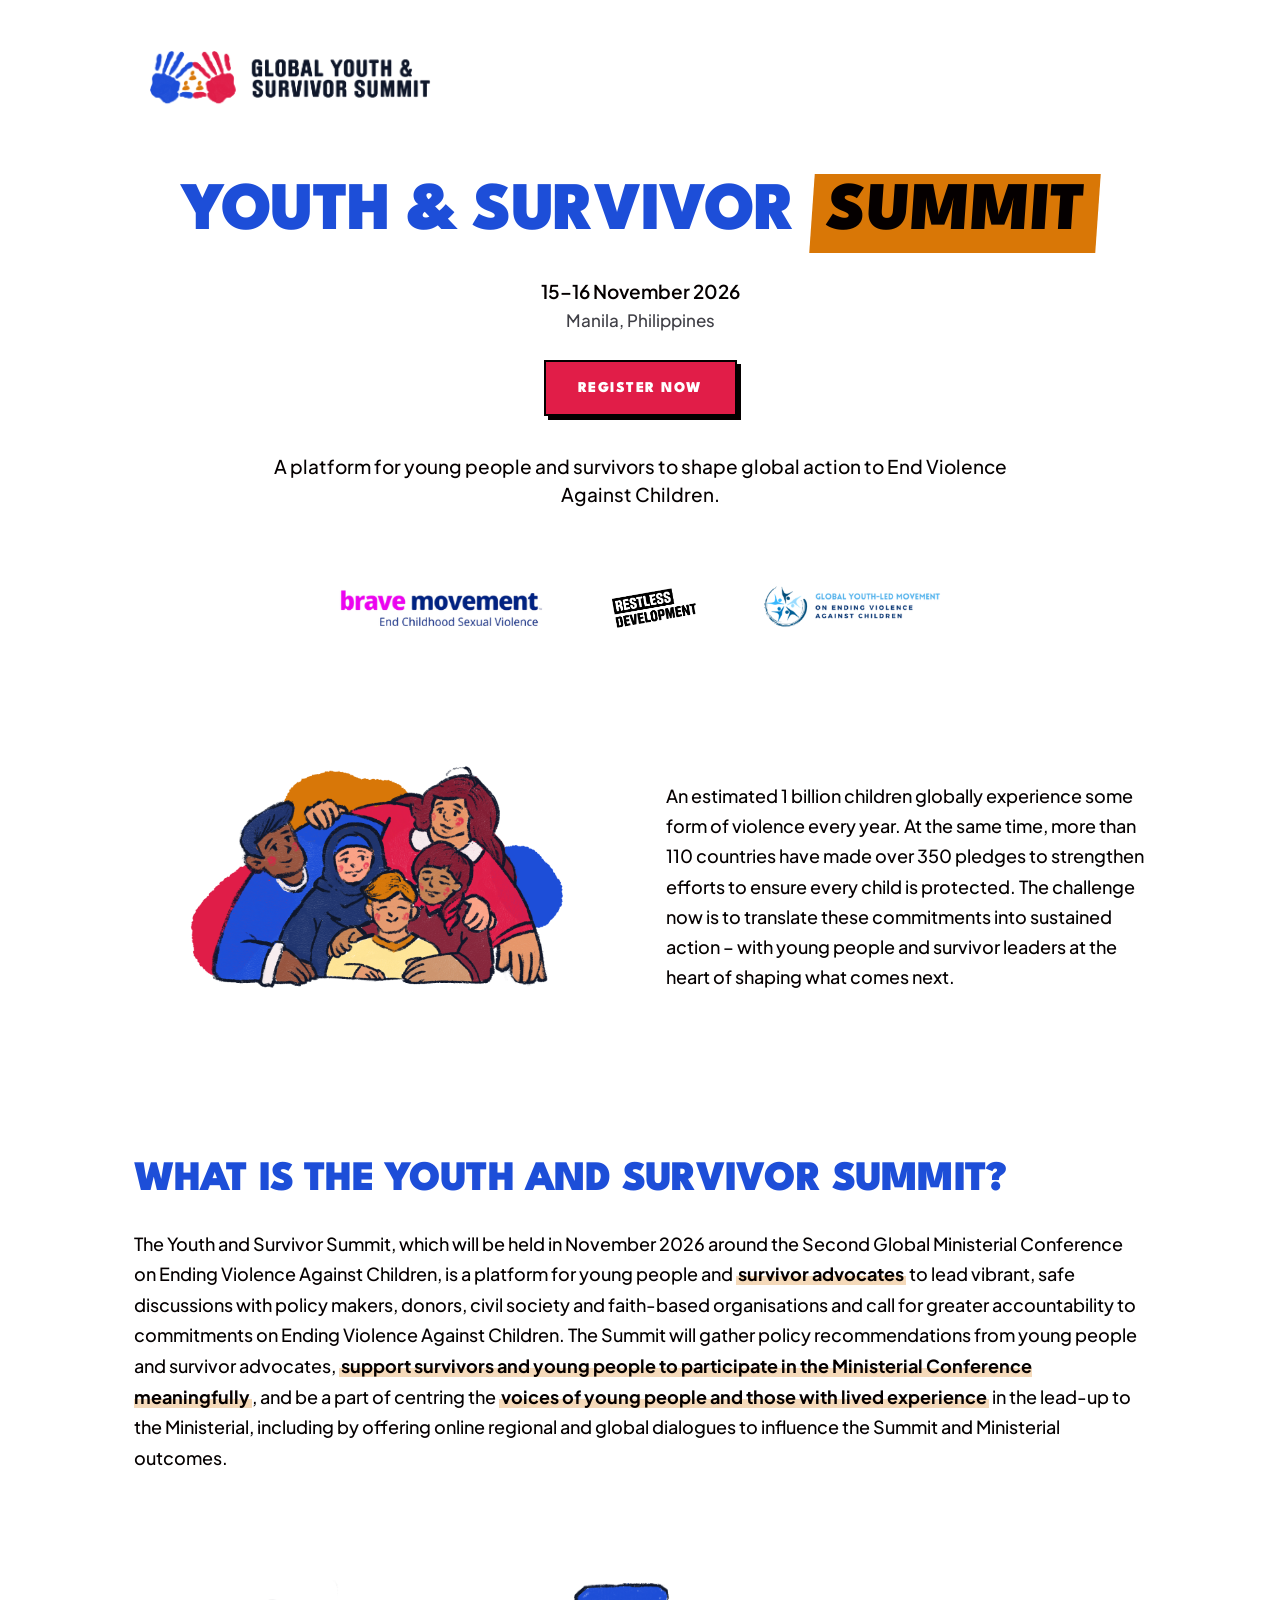
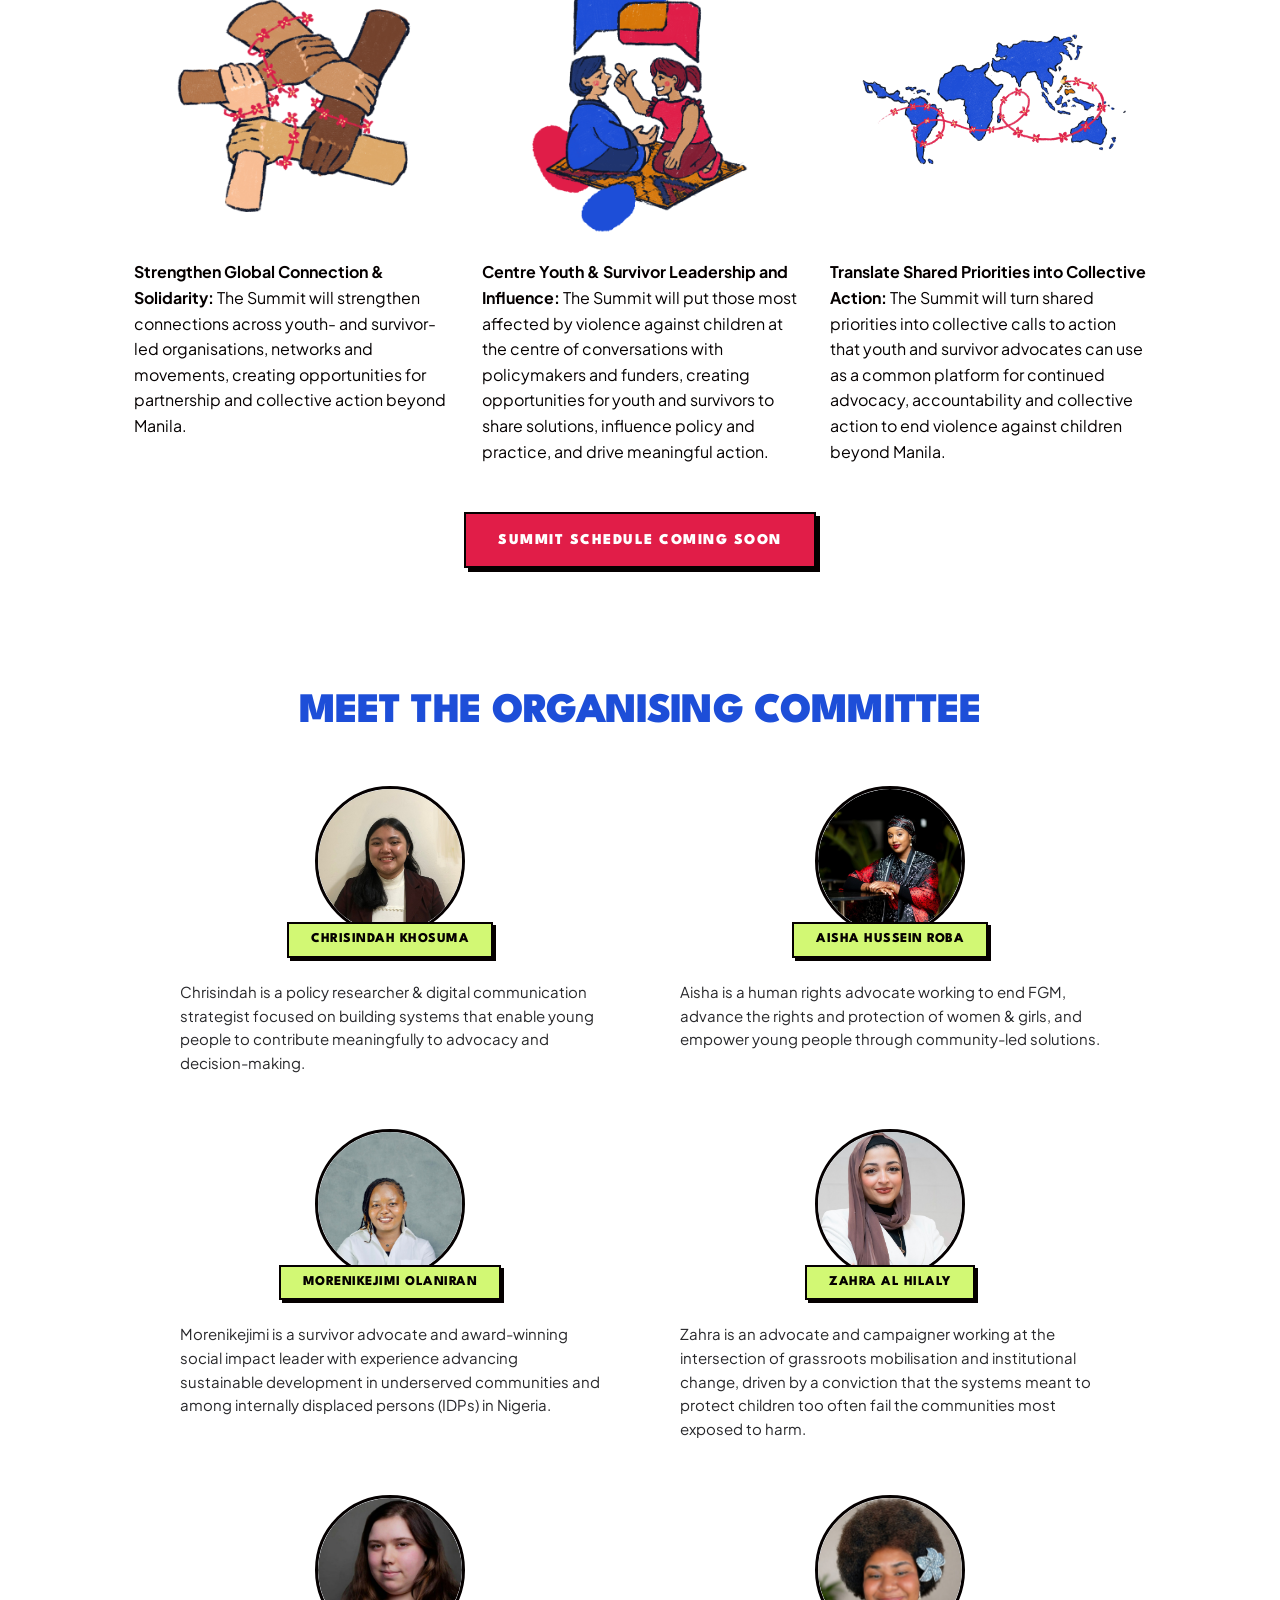
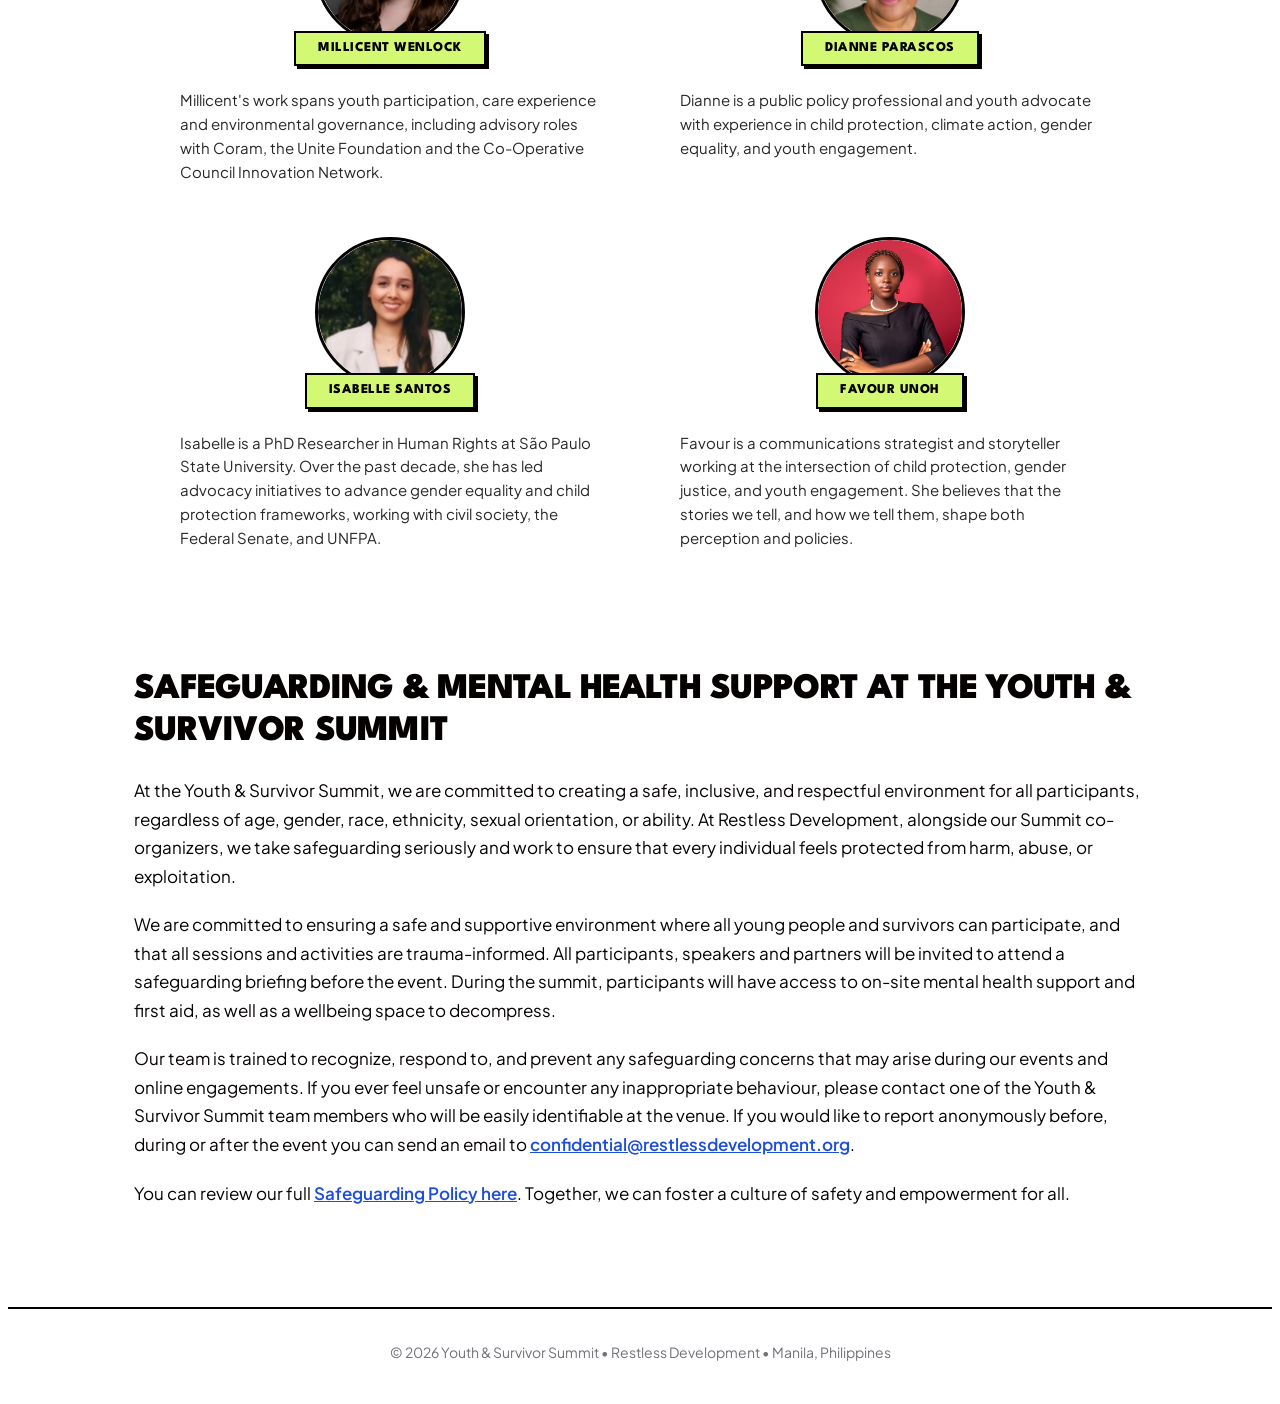
==== design-1.html @ 0d62767a "Restore original design colors, integrate new summit logo, illustrations, and committee assets" ====
<!DOCTYPE html>
<html lang="en">
<head>
  <meta charset="UTF-8">
  <meta name="viewport" content="width=device-width, initial-scale=1.0">
  <title>Youth & Survivor Summit 2026 | Design 1 — Classic & Clean</title>
  <meta name="description" content="A platform for young people and survivors to shape global action to End Violence Against Children. 15-16 November 2026, Manila, Philippines.">
  <link rel="preconnect" href="https://fonts.googleapis.com">
  <link rel="preconnect" href="https://fonts.gstatic.com" crossorigin>
  <link href="https://fonts.googleapis.com/css2?family=League+Spartan:wght@700;800;900&family=Plus+Jakarta+Sans:ital,wght@0,400;0,500;0,600;0,700;1,400&display=swap" rel="stylesheet">
  <link rel="stylesheet" href="css/design-1.css">
</head>
<body>

  <!-- MAIN PAGE -->
  <div class="yss-page" id="yss-youth-survivor-summit">

    <!-- TOP HEADER -->
    <header class="yss-header">
      <div class="yss-container">
        <a href="#" class="yss-logo" title="Global Youth &amp; Survivor Summit">
          <img src="assets/logos/summit-logo.png" alt="Global Youth &amp; Survivor Summit" class="yss-logo-img">
        </a>
      </div>
    </header>

    <!-- HERO SECTION -->
    <section class="yss-hero">
      <div class="yss-container">
        <h1 class="yss-hero-title">
          <span class="yss-text-blue">YOUTH &amp; SURVIVOR</span> <span class="rd-highlight">SUMMIT</span>
        </h1>

        <div class="yss-hero-meta">
          <p class="yss-hero-date">15–16 November 2026</p>
          <p class="yss-hero-location">Manila, Philippines</p>
        </div>

        <div class="yss-hero-cta">
          <a href="#register" class="yss-btn yss-btn-crimson">REGISTER NOW</a>
        </div>

        <p class="yss-hero-tagline">
          A platform for young people and survivors to shape global action to End Violence Against Children.
        </p>
      </div>
    </section>

    <!-- PARTNER LOGOS BAR -->
    <section class="yss-partners" aria-label="Organizers and Partners">
      <div class="yss-container">
        <div class="yss-partners-wrap">
          <div class="yss-partner-item" title="Brave Movement">
            <img src="assets/logos/brave-movement.png" alt="Brave Movement" class="yss-partner-logo-img">
          </div>
          <div class="yss-partner-item" title="Restless Development">
            <img src="assets/logos/restless-development.png" alt="Restless Development" class="yss-partner-logo-img">
          </div>
          <div class="yss-partner-item" title="Global Youth-Led Movement on Ending Violence Against Children">
            <img src="assets/logos/global-youth-movement.png" alt="Global Youth-Led Movement on Ending Violence Against Children" class="yss-partner-logo-img">
          </div>
        </div>
      </div>
    </section>

    <!-- IMPACT STATS SECTION -->
    <section class="yss-impact">
      <div class="yss-container">
        <div class="yss-impact-grid">
          <div class="yss-impact-illustration-wrap">
            <img src="assets/illustrations/community-safe-spaces.png" alt="Community and Safe Spaces" class="yss-impact-illustration">
          </div>
          <div class="yss-impact-text">
            <p>An estimated 1 billion children globally experience some form of violence every year. At the same time, more than 110 countries have made over 350 pledges to strengthen efforts to ensure every child is protected. The challenge now is to translate these commitments into sustained action – with young people and survivor leaders at the heart of shaping what comes next.</p>
          </div>
        </div>
      </div>
    </section>

    <!-- WHAT IS THE YOUTH AND SURVIVOR SUMMIT? -->
    <section class="yss-about">
      <div class="yss-container">
        <h2 class="yss-section-title yss-text-blue">WHAT IS THE YOUTH AND SURVIVOR SUMMIT?</h2>
        <p class="yss-about-text">
          The Youth and Survivor Summit, which will be held in November 2026 around the Second Global Ministerial Conference on Ending Violence Against Children, is a platform for young people and <span class="yss-highlight">survivor advocates</span> to lead vibrant, safe discussions with policy makers, donors, civil society and faith-based organisations and call for greater accountability to commitments on Ending Violence Against Children. The Summit will gather policy recommendations from young people and survivor advocates, <span class="yss-highlight">support survivors and young people to participate in the Ministerial Conference meaningfully</span>, and be a part of centring the <span class="yss-highlight">voices of young people and those with lived experience</span> in the lead-up to the Ministerial, including by offering online regional and global dialogues to influence the Summit and Ministerial outcomes.
        </p>
      </div>
    </section>

    <!-- THREE KEY PILLARS -->
    <section class="yss-pillars">
      <div class="yss-container">
        <div class="yss-pillars-grid">
          <div class="yss-pillar-card">
            <div class="yss-pillar-illustration-wrap">
              <img src="assets/illustrations/hands-link-solidarity.png" alt="Strengthen Global Connection &amp; Solidarity" class="yss-pillar-illustration-img">
            </div>
            <div class="yss-pillar-content">
              <strong class="yss-pillar-title">Strengthen Global Connection &amp; Solidarity:</strong>
              <span class="yss-pillar-body"> The Summit will strengthen connections across youth- and survivor-led organisations, networks and movements, creating opportunities for partnership and collective action beyond Manila.</span>
            </div>
          </div>
          <div class="yss-pillar-card">
            <div class="yss-pillar-illustration-wrap">
              <img src="assets/illustrations/intergenerational-dialogue.png" alt="Centre Youth &amp; Survivor Leadership and Influence" class="yss-pillar-illustration-img">
            </div>
            <div class="yss-pillar-content">
              <strong class="yss-pillar-title">Centre Youth &amp; Survivor Leadership and Influence:</strong>
              <span class="yss-pillar-body"> The Summit will put those most affected by violence against children at the centre of conversations with policymakers and funders, creating opportunities for youth and survivors to share solutions, influence policy and practice, and drive meaningful action.</span>
            </div>
          </div>
          <div class="yss-pillar-card">
            <div class="yss-pillar-illustration-wrap">
              <img src="assets/illustrations/map-global-thread.png" alt="Translate Shared Priorities into Collective Action" class="yss-pillar-illustration-img">
            </div>
            <div class="yss-pillar-content">
              <strong class="yss-pillar-title">Translate Shared Priorities into Collective Action:</strong>
              <span class="yss-pillar-body"> The Summit will turn shared priorities into collective calls to action that youth and survivor advocates can use as a common platform for continued advocacy, accountability and collective action to end violence against children beyond Manila.</span>
            </div>
          </div>
        </div>
        <div class="yss-schedule-cta">
          <a href="#schedule" class="yss-btn yss-btn-crimson">SUMMIT SCHEDULE COMING SOON</a>
        </div>
      </div>
    </section>

    <!-- MEET THE ORGANISING COMMITTEE -->
    <section class="yss-committee" id="committee">
      <div class="yss-container">
        <div class="yss-committee-header">
          <h2 class="yss-section-title yss-text-blue">MEET THE ORGANISING COMMITTEE</h2>
        </div>
        <div class="yss-committee-grid">

          <div class="yss-member-card">
            <div class="yss-member-photo-wrap">
              <div class="yss-avatar-frame">
                <img src="assets/committee/chrisndah.png" alt="Chrisindah Khosuma" class="yss-avatar-img">
              </div>
              <span class="yss-member-badge yss-badge-lime-style">CHRISINDAH KHOSUMA</span>
            </div>
            <p class="yss-member-bio">Chrisindah is a policy researcher &amp; digital communication strategist focused on building systems that enable young people to contribute meaningfully to advocacy and decision-making.</p>
          </div>

          <div class="yss-member-card">
            <div class="yss-member-photo-wrap">
              <div class="yss-avatar-frame">
                <img src="assets/committee/aisha.png" alt="Aisha Hussein Roba" class="yss-avatar-img">
              </div>
              <span class="yss-member-badge yss-badge-lime-style">AISHA HUSSEIN ROBA</span>
            </div>
            <p class="yss-member-bio">Aisha is a human rights advocate working to end FGM, advance the rights and protection of women &amp; girls, and empower young people through community-led solutions.</p>
          </div>

          <div class="yss-member-card">
            <div class="yss-member-photo-wrap">
              <div class="yss-avatar-frame">
                <img src="assets/committee/moren.png" alt="Morenikejimi Olaniran" class="yss-avatar-img">
              </div>
              <span class="yss-member-badge yss-badge-lime-style">MORENIKEJIMI OLANIRAN</span>
            </div>
            <p class="yss-member-bio">Morenikejimi is a survivor advocate and award-winning social impact leader with experience advancing sustainable development in underserved communities and among internally displaced persons (IDPs) in Nigeria.</p>
          </div>

          <div class="yss-member-card">
            <div class="yss-member-photo-wrap">
              <div class="yss-avatar-frame">
                <img src="assets/committee/zahra.png" alt="Zahra Al Hilaly" class="yss-avatar-img">
              </div>
              <span class="yss-member-badge yss-badge-lime-style">ZAHRA AL HILALY</span>
            </div>
            <p class="yss-member-bio">Zahra is an advocate and campaigner working at the intersection of grassroots mobilisation and institutional change, driven by a conviction that the systems meant to protect children too often fail the communities most exposed to harm.</p>
          </div>

          <div class="yss-member-card">
            <div class="yss-member-photo-wrap">
              <div class="yss-avatar-frame">
                <img src="assets/committee/millecent.png" alt="Millicent Wenlock" class="yss-avatar-img">
              </div>
              <span class="yss-member-badge yss-badge-lime-style">MILLICENT WENLOCK</span>
            </div>
            <p class="yss-member-bio">Millicent's work spans youth participation, care experience and environmental governance, including advisory roles with Coram, the Unite Foundation and the Co-Operative Council Innovation Network.</p>
          </div>

          <div class="yss-member-card">
            <div class="yss-member-photo-wrap">
              <div class="yss-avatar-frame">
                <img src="assets/committee/diane.png" alt="Dianne Parascos" class="yss-avatar-img">
              </div>
              <span class="yss-member-badge yss-badge-lime-style">DIANNE PARASCOS</span>
            </div>
            <p class="yss-member-bio">Dianne is a public policy professional and youth advocate with experience in child protection, climate action, gender equality, and youth engagement.</p>
          </div>

          <div class="yss-member-card">
            <div class="yss-member-photo-wrap">
              <div class="yss-avatar-frame">
                <img src="assets/committee/isabelle.png" alt="Isabelle Santos" class="yss-avatar-img">
              </div>
              <span class="yss-member-badge yss-badge-lime-style">ISABELLE SANTOS</span>
            </div>
            <p class="yss-member-bio">Isabelle is a PhD Researcher in Human Rights at São Paulo State University. Over the past decade, she has led advocacy initiatives to advance gender equality and child protection frameworks, working with civil society, the Federal Senate, and UNFPA.</p>
          </div>

          <div class="yss-member-card">
            <div class="yss-member-photo-wrap">
              <div class="yss-avatar-frame">
                <img src="assets/committee/favour.png" alt="Favour Unoh" class="yss-avatar-img">
              </div>
              <span class="yss-member-badge yss-badge-lime-style">FAVOUR UNOH</span>
            </div>
            <p class="yss-member-bio">Favour is a communications strategist and storyteller working at the intersection of child protection, gender justice, and youth engagement. She believes that the stories we tell, and how we tell them, shape both perception and policies.</p>
          </div>

        </div>
      </div>
    </section>

    <!-- SAFEGUARDING -->
    <section class="yss-safeguarding">
      <div class="yss-container">
        <h2 class="yss-safeguarding-title">SAFEGUARDING &amp; MENTAL HEALTH SUPPORT AT THE YOUTH &amp; SURVIVOR SUMMIT</h2>
        <div class="yss-safeguarding-content">
          <p>At the Youth &amp; Survivor Summit, we are committed to creating a safe, inclusive, and respectful environment for all participants, regardless of age, gender, race, ethnicity, sexual orientation, or ability. At Restless Development, alongside our Summit co-organizers, we take safeguarding seriously and work to ensure that every individual feels protected from harm, abuse, or exploitation.</p>
          <p>We are committed to ensuring a safe and supportive environment where all young people and survivors can participate, and that all sessions and activities are trauma-informed. All participants, speakers and partners will be invited to attend a safeguarding briefing before the event. During the summit, participants will have access to on-site mental health support and first aid, as well as a wellbeing space to decompress.</p>
          <p>Our team is trained to recognize, respond to, and prevent any safeguarding concerns that may arise during our events and online engagements. If you ever feel unsafe or encounter any inappropriate behaviour, please contact one of the Youth &amp; Survivor Summit team members who will be easily identifiable at the venue. If you would like to report anonymously before, during or after the event you can send an email to <a href="mailto:confidential@restlessdevelopment.org">confidential@restlessdevelopment.org</a>.</p>
          <p>You can review our full <a href="#safeguarding-policy">Safeguarding Policy here</a>. Together, we can foster a culture of safety and empowerment for all.</p>
        </div>
      </div>
    </section>

    <!-- FOOTER -->
    <footer class="yss-footer">
      <div class="yss-container">
        <p>&copy; 2026 Youth &amp; Survivor Summit &bull; Restless Development &bull; Manila, Philippines</p>
      </div>
    </footer>

  </div>
</body>
</html>
---- css/design-1.css ----
/* ==========================================================================
   DESIGN 1: CLASSIC & CLEAN — Original Design Palette & Assets
   Blue (#1D4ED8), Red (#E11D48), Amber (#D97706), Lime (#D2F874)
   ========================================================================== */

/* ===== MAIN PAGE STYLES ===== */
.yss-page {
  /* Color Palette */
  --yss-blue: #1D4ED8;              /* Royal Blue */
  --yss-blue-hover: #1E40AF;
  --yss-crimson: #E11D48;           /* Crimson / Red */
  --yss-crimson-hover: #BE123C;
  --yss-amber: #D97706;             /* Yellow/Amber highlight */
  --yss-black: #050000;
  --yss-border: #E2E8F0;
  --yss-badge-lime: #D2F874;        /* Lime */
  --yss-badge-lime-text: #050000;
  --yss-badge-black: #050000;
  --yss-badge-black-text: #FFFFFF;
  --yss-font-heading: 'League Spartan', -apple-system, BlinkMacSystemFont, sans-serif;
  --yss-font-body: 'Plus Jakarta Sans', -apple-system, BlinkMacSystemFont, sans-serif;
  --yss-container-width: 1060px;

  /* Brutalist border/shadow tokens */
  --rd-border: 2px solid #050000;
  --rd-shadow-sm: 3px 3px 0px #050000;
  --rd-shadow: 4px 4px 0px #050000;
  --rd-shadow-lg: 6px 6px 0px #050000;
  --rd-shadow-hover: 2px 2px 0px #050000;

  width: 100%;
  margin-top: 0;
  background-color: #FFFFFF;
  color: var(--yss-black);
  font-family: var(--yss-font-body);
  font-size: 16px;
  line-height: 1.6;
  box-sizing: border-box;
  overflow-x: hidden;
}

.yss-page *, .yss-page *::before, .yss-page *::after {
  box-sizing: border-box;
  margin: 0;
  padding: 0;
}

.yss-page .yss-container {
  width: 100%;
  max-width: var(--yss-container-width);
  margin: 0 auto;
  padding: 0 24px;
}

/* Colors */
.yss-page .yss-text-blue { color: var(--yss-blue); }
.yss-page .yss-text-crimson { color: var(--yss-crimson); }
.yss-page .yss-text-black { color: var(--yss-black); }

/* ==========================================================================
   BUTTONS — Brutalist style with hard drop-shadows & Red primary color
   ========================================================================== */
.yss-page .yss-btn {
  display: inline-flex;
  align-items: center;
  justify-content: center;
  gap: 8px;
  padding: 14px 32px;
  border-radius: 0;
  font-family: var(--yss-font-heading);
  font-size: 15px;
  font-weight: 900;
  letter-spacing: 1.5px;
  text-transform: uppercase;
  text-decoration: none;
  border: var(--rd-border);
  cursor: pointer;
  transition: all 0.15s ease-in-out;
}

.yss-page .yss-btn-crimson {
  background-color: var(--yss-crimson);
  color: #FFFFFF;
  box-shadow: var(--rd-shadow);
}

.yss-page .yss-btn-crimson:hover {
  background-color: var(--yss-crimson-hover);
  color: #FFFFFF;
  transform: translate(-2px, -2px);
  box-shadow: var(--rd-shadow-lg);
}

.yss-page .yss-btn-crimson:active {
  transform: translate(2px, 2px);
  box-shadow: var(--rd-shadow-hover);
}

/* Header & Summit Logo */
.yss-page .yss-header { padding: 28px 0 16px 0; }

.yss-page .yss-logo {
  display: inline-block;
  text-decoration: none;
  line-height: 1;
}

.yss-page .yss-logo-img {
  max-height: 85px;
  width: auto;
  max-width: 400px;
  object-fit: contain;
  display: block;
}

/* Hero */
.yss-page .yss-hero { padding: 30px 0 45px 0; text-align: center; }

.yss-page .yss-hero-title {
  font-family: var(--yss-font-heading);
  font-size: clamp(34px, 5.8vw, 68px);
  font-weight: 900;
  line-height: 1.08;
  letter-spacing: -0.02em;
  margin-bottom: 24px;
  text-transform: uppercase;
}

.yss-page .yss-hero-meta { margin-bottom: 26px; }
.yss-page .yss-hero-date { font-size: 19px; font-weight: 600; color: var(--yss-black); }
.yss-page .yss-hero-location { font-size: 17px; font-weight: 500; color: #3F3F46; }
.yss-page .yss-hero-cta { margin-bottom: 36px; }

.yss-page .yss-hero-tagline {
  font-size: 19px;
  font-weight: 500;
  color: var(--yss-black);
  max-width: 780px;
  margin: 0 auto;
  line-height: 1.5;
}

/* ==========================================================================
   HIGHLIGHTS — Amber/Yellow marker boxes & inline text highlights
   ========================================================================== */
.yss-page .rd-highlight {
  background-color: var(--yss-amber);
  color: var(--yss-black);
  padding: 2px 14px;
  display: inline-block;
  transform: skewX(-4deg);
  line-height: 1.1;
  letter-spacing: normal;
}

.yss-page .yss-highlight {
  color: var(--yss-black);
  font-weight: 700;
  background: linear-gradient(to top, rgba(217, 119, 6, 0.28) 0%, rgba(217, 119, 6, 0.28) 38%, transparent 38%);
  padding: 0 2px;
  text-decoration: none;
}

/* Partners */
.yss-page .yss-partners { padding: 20px 0 45px 0; }

.yss-page .yss-partners-wrap {
  display: flex;
  align-items: center;
  justify-content: center;
  gap: 60px;
  flex-wrap: wrap;
  padding: 10px 0;
}

.yss-page .yss-partner-item {
  display: flex;
  align-items: center;
  justify-content: center;
  transition: transform 0.2s ease;
}

.yss-page .yss-partner-item:hover { transform: scale(1.04); }

.yss-page .yss-partner-logo-img {
  max-height: 48px;
  width: auto;
  max-width: 220px;
  object-fit: contain;
  display: block;
}

/* Impact Section & Illustration */
.yss-page .yss-impact { padding: 30px 0 50px 0; }

.yss-page .yss-impact-grid {
  display: grid;
  grid-template-columns: 1fr 1fr;
  gap: 52px;
  align-items: center;
}

.yss-page .yss-impact-illustration-wrap {
  display: flex;
  align-items: center;
  justify-content: center;
}

.yss-page .yss-impact-illustration {
  width: 100%;
  max-width: 480px;
  height: auto;
  max-height: 350px;
  object-fit: contain;
  display: block;
  transition: transform 0.3s ease;
}

.yss-page .yss-impact-illustration-wrap:hover .yss-impact-illustration {
  transform: scale(1.03);
}

.yss-page .yss-impact-text {
  font-size: 18px;
  line-height: 1.68;
  color: var(--yss-black);
  font-weight: 500;
  text-align: left;
  hyphens: none;
}

/* About */
.yss-page .yss-about { padding: 50px 0; }

.yss-page .yss-section-title {
  font-family: var(--yss-font-heading);
  font-size: clamp(26px, 4.2vw, 42px);
  font-weight: 900;
  line-height: 1.15;
  letter-spacing: -0.02em;
  text-transform: uppercase;
  margin-bottom: 24px;
}

.yss-page .yss-about-text {
  font-size: 18px;
  line-height: 1.7;
  color: var(--yss-black);
  font-weight: 500;
  text-align: left;
  hyphens: none;
}

/* Pillars */
.yss-page .yss-pillars { padding: 40px 0 60px 0; }

.yss-page .yss-pillars-grid {
  display: grid;
  grid-template-columns: repeat(3, 1fr);
  gap: 32px;
  margin-bottom: 48px;
}

.yss-page .yss-pillar-card {
  display: flex;
  flex-direction: column;
  gap: 16px;
}

.yss-page .yss-pillar-illustration-wrap {
  width: 100%;
  height: 280px;
  display: flex;
  align-items: center;
  justify-content: center;
  padding: 4px;
}

.yss-page .yss-pillar-illustration-img {
  max-width: 100%;
  max-height: 100%;
  width: auto;
  height: auto;
  object-fit: contain;
  display: block;
  transition: transform 0.25s ease;
}

.yss-page .yss-pillar-card:hover .yss-pillar-illustration-img {
  transform: scale(1.06);
}

.yss-page .yss-pillar-content {
  font-size: 16px;
  line-height: 1.6;
  color: var(--yss-black);
  text-align: left;
  hyphens: none;
  word-break: normal;
  overflow-wrap: normal;
}

.yss-page .yss-pillar-title {
  font-weight: 700;
  color: var(--yss-black);
  display: inline;
}

.yss-page .yss-pillar-body {
  display: inline;
  color: var(--yss-black);
}

.yss-page .yss-pillar-body-crimson { color: var(--yss-black); }
.yss-page .yss-schedule-cta { text-align: center; margin-top: 10px; }

/* Committee */
.yss-page .yss-committee { padding: 60px 0 80px 0; }
.yss-page .yss-committee-header { text-align: center; margin-bottom: 50px; }

.yss-page .yss-committee-grid {
  display: grid;
  grid-template-columns: repeat(2, 1fr);
  column-gap: 60px;
  row-gap: 54px;
  max-width: 940px;
  margin: 0 auto;
}

.yss-page .yss-member-card {
  display: flex;
  flex-direction: column;
  align-items: center;
  text-align: center;
  max-width: 420px;
  margin: 0 auto;
}

.yss-page .yss-member-photo-wrap {
  position: relative;
  margin-bottom: 12px;
  display: flex;
  flex-direction: column;
  align-items: center;
}

/* Avatar Frame — Brutalist border style */
.yss-page .yss-avatar-frame {
  width: 150px;
  height: 150px;
  border-radius: 50%;
  display: flex;
  align-items: center;
  justify-content: center;
  transition: transform 0.3s cubic-bezier(0.34, 1.56, 0.64, 1);
  background: #F1F5F9;
  overflow: hidden;
  border: 3px solid var(--yss-black);
}

.yss-page .yss-avatar-img {
  width: 100%;
  height: 100%;
  object-fit: cover;
  object-position: center 20%;
  display: block;
  border-radius: 50%;
}

.yss-page .yss-avatar-placeholder {
  width: 100%;
  height: 100%;
  border-radius: 50%;
  background: linear-gradient(135deg, #E2E8F0 0%, #CBD5E1 100%);
  position: relative;
}

.yss-page .yss-avatar-placeholder::before {
  content: '';
  position: absolute;
  width: 40px;
  height: 40px;
  background: #94A3B8;
  border-radius: 50%;
  top: 28%;
  left: 50%;
  transform: translateX(-50%);
}

.yss-page .yss-avatar-placeholder::after {
  content: '';
  position: absolute;
  width: 80px;
  height: 50px;
  background: #94A3B8;
  border-radius: 50px 50px 0 0;
  bottom: 0;
  left: 50%;
  transform: translateX(-50%);
}

.yss-page .yss-member-card:hover .yss-avatar-frame {
  transform: scale(1.05);
  border-color: var(--yss-blue);
}

/* Name Badge — Brutalist style with Lime and Black options */
.yss-page .yss-member-badge {
  display: inline-block;
  padding: 5px 22px;
  border-radius: 0;
  font-family: var(--yss-font-heading);
  font-size: 13.5px;
  font-weight: 800;
  letter-spacing: 0.5px;
  text-transform: uppercase;
  white-space: nowrap;
  margin-top: -14px;
  z-index: 2;
  position: relative;
  border: 2px solid var(--yss-black);
  box-shadow: var(--rd-shadow-sm);
}

.yss-page .yss-badge-lime-style,
.yss-page .yss-badge-black-style {
  background-color: var(--yss-badge-lime);
  color: var(--yss-badge-lime-text);
}

.yss-page .yss-member-bio {
  font-size: 15px;
  line-height: 1.58;
  color: #27272A;
  margin-top: 10px;
  text-align: left;
  hyphens: none;
}

/* Safeguarding */
.yss-page .yss-safeguarding { padding: 40px 0 80px 0; }

.yss-page .yss-safeguarding-title {
  font-family: var(--yss-font-heading);
  font-size: clamp(24px, 3.8vw, 36px);
  font-weight: 900;
  line-height: 1.15;
  letter-spacing: -0.02em;
  color: var(--yss-black);
  text-transform: uppercase;
  margin-bottom: 24px;
}

.yss-page .yss-safeguarding-content p {
  font-size: 17px;
  line-height: 1.68;
  color: var(--yss-black);
  margin-bottom: 20px;
  text-align: left;
  hyphens: none;
}

.yss-page .yss-safeguarding-content a {
  color: var(--yss-blue);
  text-decoration: underline;
  font-weight: 600;
  transition: color 0.2s ease;
}

.yss-page .yss-safeguarding-content a:hover { color: var(--yss-crimson); }

/* Footer — brand style */
.yss-page .yss-footer {
  border-top: var(--rd-border);
  padding: 32px 0;
  text-align: center;
  font-size: 14px;
  color: #71717A;
}

/* ==========================================================================
   Responsive & Mobile Optimization
   ========================================================================== */
@media (max-width: 900px) {
  .yss-page .yss-impact-grid { grid-template-columns: 1fr; gap: 32px; }
  .yss-page .yss-pillars-grid { grid-template-columns: 1fr; gap: 36px; }
  .yss-page .yss-partners-wrap { gap: 32px; }
}

@media (max-width: 640px) {
  /* Floating Switcher on Mobile: Fixed bottom pill to not collide with header */
  .version-switcher {
    top: auto;
    bottom: 16px;
    right: 16px;
  }
  .version-btn {
    padding: 8px 16px;
    gap: 8px;
  }
  .version-desc {
    display: none;
  }
  .version-name {
    font-size: 11.5px;
  }

  .yss-page .yss-container {
    padding: 0 18px;
  }
  .yss-page .yss-logo-img {
    max-height: 60px;
    max-width: 280px;
  }
  .yss-page .yss-hero {
    padding: 24px 0 36px 0;
  }
  .yss-page .yss-hero-title {
    font-size: clamp(28px, 8.5vw, 44px);
    line-height: 1.1;
    margin-bottom: 18px;
  }
  .yss-page .yss-hero-meta {
    margin-bottom: 20px;
  }
  .yss-page .yss-hero-date {
    font-size: 17px;
  }
  .yss-page .yss-hero-location {
    font-size: 15px;
  }
  .yss-page .yss-hero-tagline {
    font-size: 16px;
    line-height: 1.5;
  }
  .yss-page .yss-btn {
    width: 100%;
    max-width: 320px;
    padding: 14px 24px;
    font-size: 13px;
  }

  /* Partners strip mobile */
  .yss-page .yss-partners {
    padding: 16px 0 32px 0;
  }
  .yss-page .yss-partners-wrap {
    gap: 24px;
    flex-direction: column;
  }
  .yss-page .yss-partner-logo-img {
    max-height: 42px;
    max-width: 180px;
  }

  /* About and Section Titles */
  .yss-page .yss-section-title {
    font-size: 26px;
  }
  .yss-page .yss-about-text {
    font-size: 15.5px;
    line-height: 1.65;
  }

  /* Pillars and Illustrations */
  .yss-page .yss-pillar-illustration-wrap {
    height: 220px;
    min-height: 220px;
  }
  .yss-page .yss-pillar-content {
    font-size: 15px;
  }

  /* Committee Grid */
  .yss-page .yss-committee {
    padding: 40px 0 60px 0;
  }
  .yss-page .yss-committee-header {
    margin-bottom: 36px;
  }
  .yss-page .yss-committee-grid {
    grid-template-columns: 1fr;
    row-gap: 40px;
  }
  .yss-page .yss-avatar-frame {
    width: 130px;
    height: 130px;
  }
  .yss-page .yss-member-badge {
    font-size: 12px;
    padding: 5px 16px;
    max-width: 90%;
    white-space: normal;
    text-align: center;
  }
  .yss-page .yss-member-bio {
    font-size: 14px;
    line-height: 1.55;
  }

  /* Safeguarding */
  .yss-page .yss-safeguarding {
    padding: 30px 0 60px 0;
  }
  .yss-page .yss-safeguarding-title {
    font-size: 22px;
    line-height: 1.25;
  }
  .yss-page .yss-safeguarding-content p {
    font-size: 15px;
    line-height: 1.6;
    margin-bottom: 16px;
  }
}
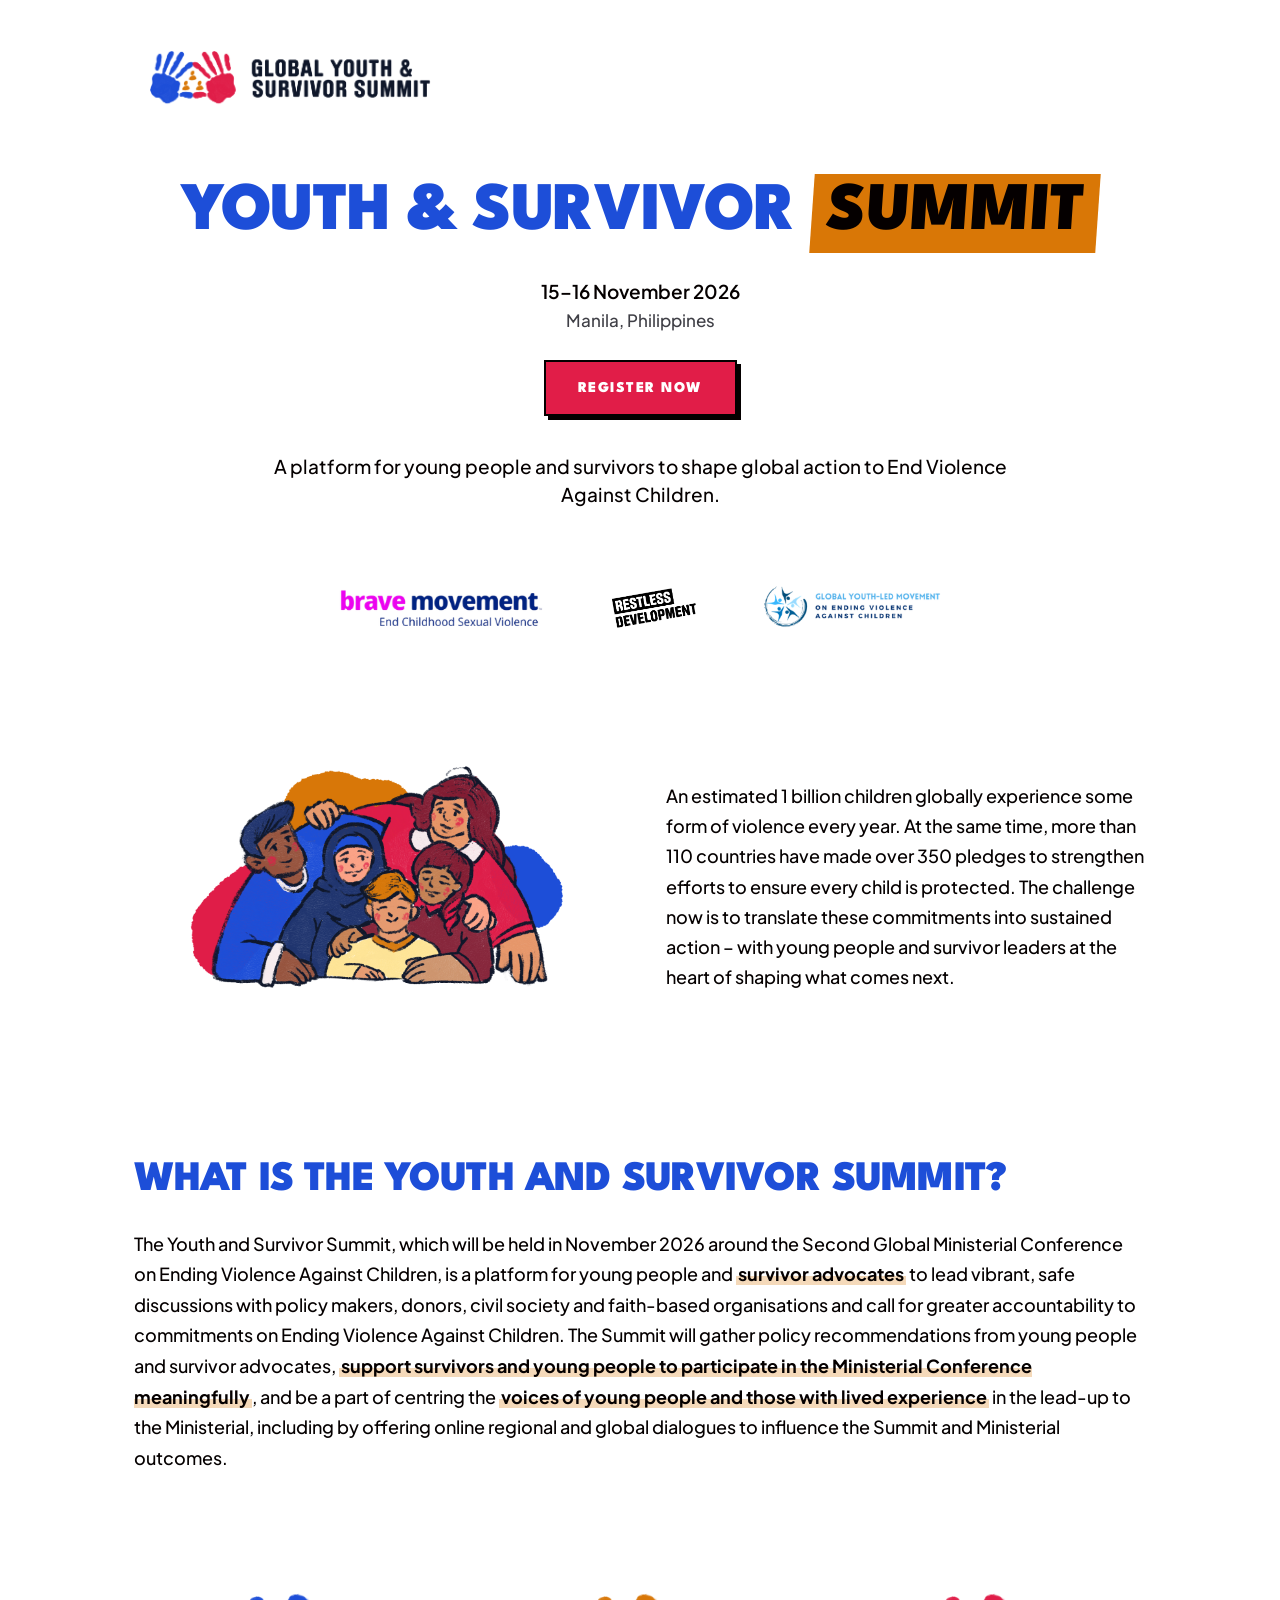
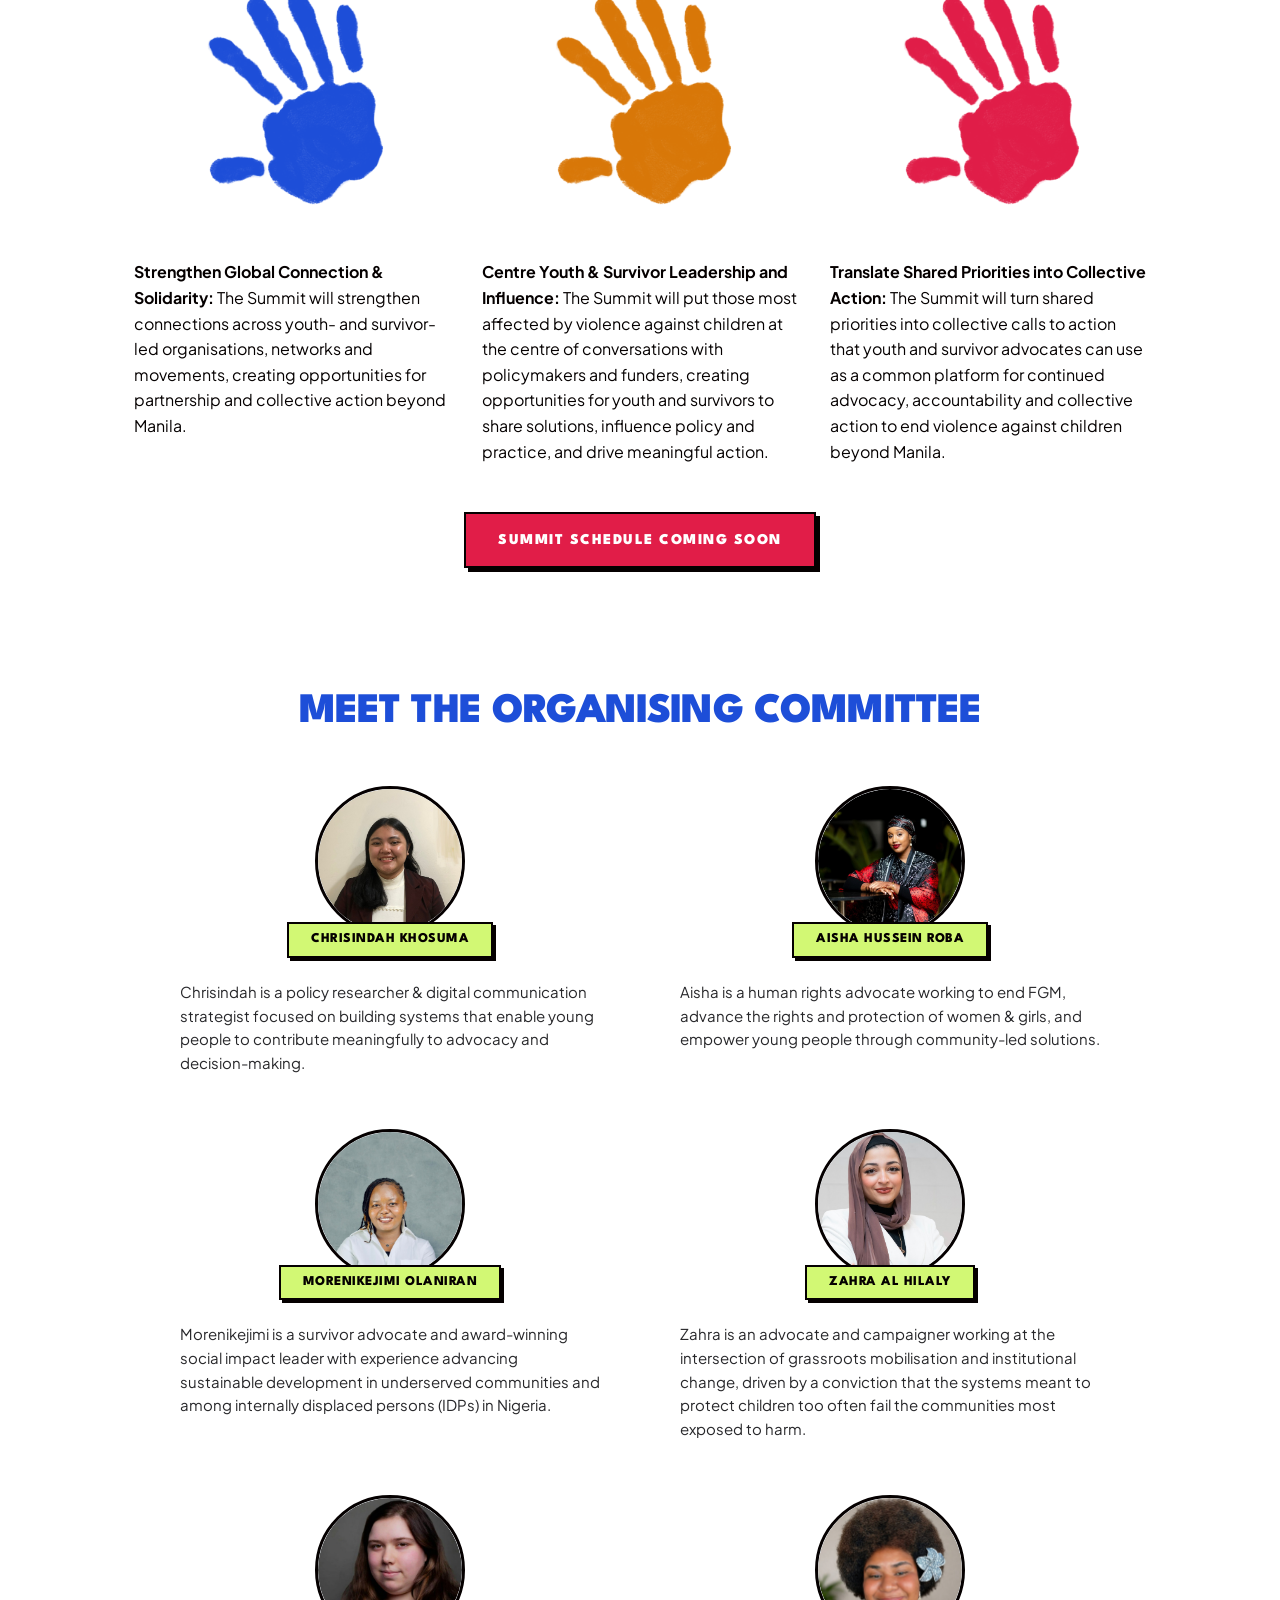
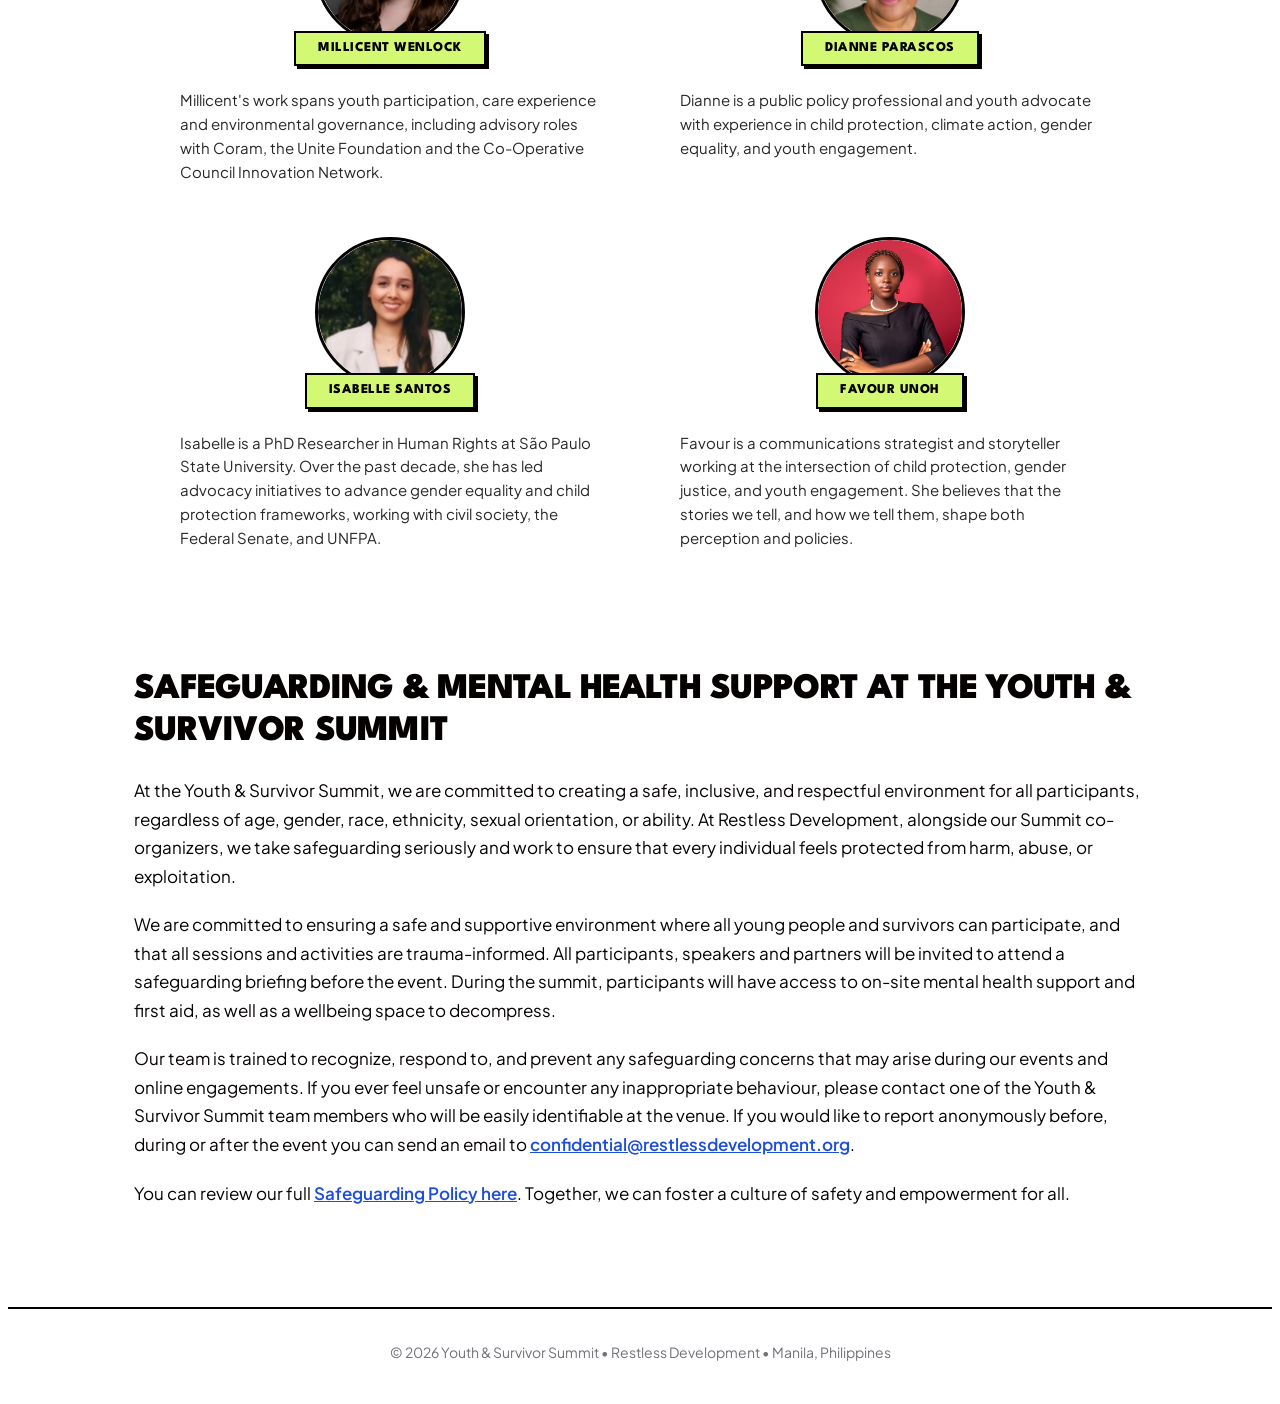
==== commit 2f8b756f: "Update pillar illustrations to hands, add registration Google form link, and link safeguarding polic" ====
--- a/design-1.html
+++ b/design-1.html
@@ -37,7 +37,7 @@
         </div>
 
         <div class="yss-hero-cta">
-          <a href="#register" class="yss-btn yss-btn-crimson">REGISTER NOW</a>
+          <a href="https://docs.google.com/forms/d/e/1FAIpQLScIMxo0VZmC8xD-0meSTIrOODTCwLfoxGs61Kiw6OBtgTuxhA/viewform" target="_blank" rel="noopener noreferrer" class="yss-btn yss-btn-crimson">REGISTER NOW</a>
         </div>
 
         <p class="yss-hero-tagline">
@@ -93,7 +93,7 @@
         <div class="yss-pillars-grid">
           <div class="yss-pillar-card">
             <div class="yss-pillar-illustration-wrap">
-              <img src="assets/illustrations/hands-link-solidarity.png" alt="Strengthen Global Connection &amp; Solidarity" class="yss-pillar-illustration-img">
+              <img src="assets/hands/Hand - 1.png" alt="Strengthen Global Connection &amp; Solidarity" class="yss-pillar-illustration-img">
             </div>
             <div class="yss-pillar-content">
               <strong class="yss-pillar-title">Strengthen Global Connection &amp; Solidarity:</strong>
@@ -102,7 +102,7 @@
           </div>
           <div class="yss-pillar-card">
             <div class="yss-pillar-illustration-wrap">
-              <img src="assets/illustrations/intergenerational-dialogue.png" alt="Centre Youth &amp; Survivor Leadership and Influence" class="yss-pillar-illustration-img">
+              <img src="assets/hands/Hand - 2.png" alt="Centre Youth &amp; Survivor Leadership and Influence" class="yss-pillar-illustration-img">
             </div>
             <div class="yss-pillar-content">
               <strong class="yss-pillar-title">Centre Youth &amp; Survivor Leadership and Influence:</strong>
@@ -111,7 +111,7 @@
           </div>
           <div class="yss-pillar-card">
             <div class="yss-pillar-illustration-wrap">
-              <img src="assets/illustrations/map-global-thread.png" alt="Translate Shared Priorities into Collective Action" class="yss-pillar-illustration-img">
+              <img src="assets/hands/Hand - 3.png" alt="Translate Shared Priorities into Collective Action" class="yss-pillar-illustration-img">
             </div>
             <div class="yss-pillar-content">
               <strong class="yss-pillar-title">Translate Shared Priorities into Collective Action:</strong>
@@ -225,7 +225,7 @@
           <p>At the Youth &amp; Survivor Summit, we are committed to creating a safe, inclusive, and respectful environment for all participants, regardless of age, gender, race, ethnicity, sexual orientation, or ability. At Restless Development, alongside our Summit co-organizers, we take safeguarding seriously and work to ensure that every individual feels protected from harm, abuse, or exploitation.</p>
           <p>We are committed to ensuring a safe and supportive environment where all young people and survivors can participate, and that all sessions and activities are trauma-informed. All participants, speakers and partners will be invited to attend a safeguarding briefing before the event. During the summit, participants will have access to on-site mental health support and first aid, as well as a wellbeing space to decompress.</p>
           <p>Our team is trained to recognize, respond to, and prevent any safeguarding concerns that may arise during our events and online engagements. If you ever feel unsafe or encounter any inappropriate behaviour, please contact one of the Youth &amp; Survivor Summit team members who will be easily identifiable at the venue. If you would like to report anonymously before, during or after the event you can send an email to <a href="mailto:confidential@restlessdevelopment.org">confidential@restlessdevelopment.org</a>.</p>
-          <p>You can review our full <a href="#safeguarding-policy">Safeguarding Policy here</a>. Together, we can foster a culture of safety and empowerment for all.</p>
+          <p>You can review our full <a href="http://restlessdevelopment.org/safeguarding/" target="_blank" rel="noopener noreferrer">Safeguarding Policy here</a>. Together, we can foster a culture of safety and empowerment for all.</p>
         </div>
       </div>
     </section>
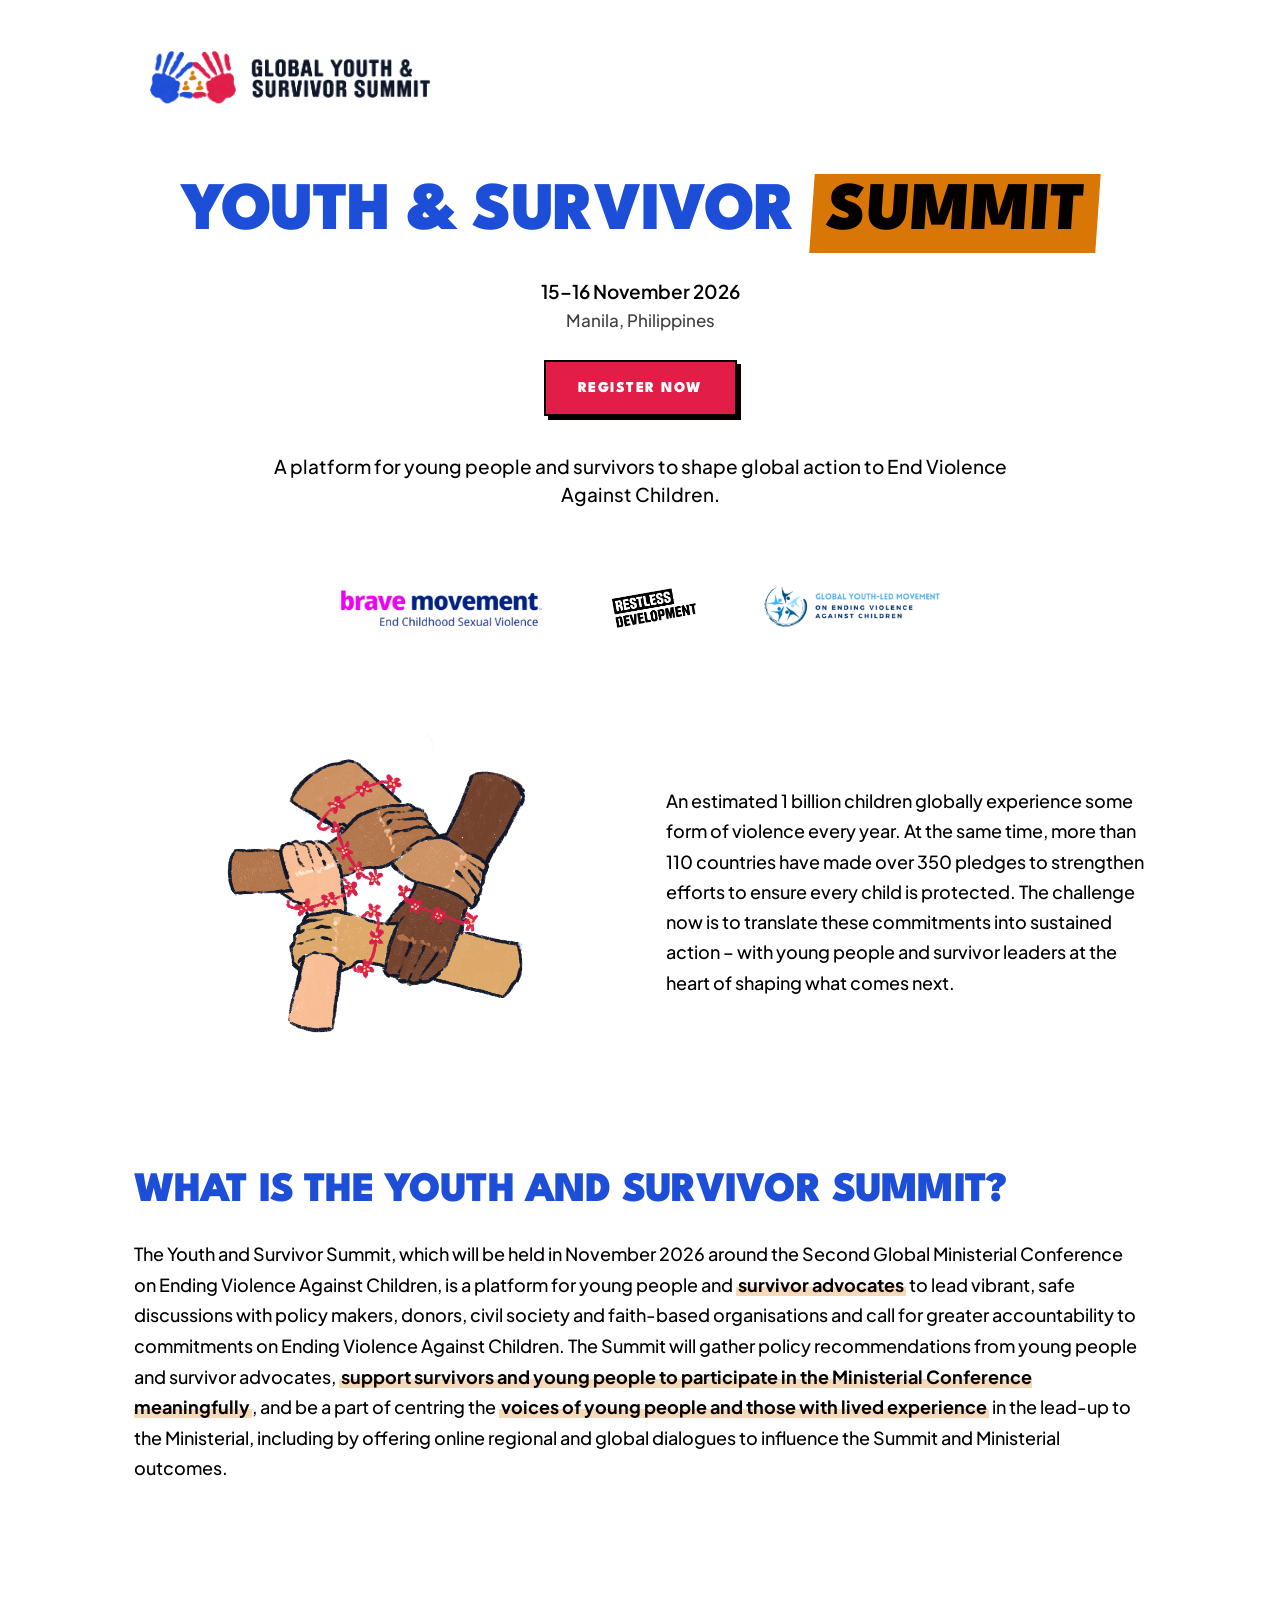
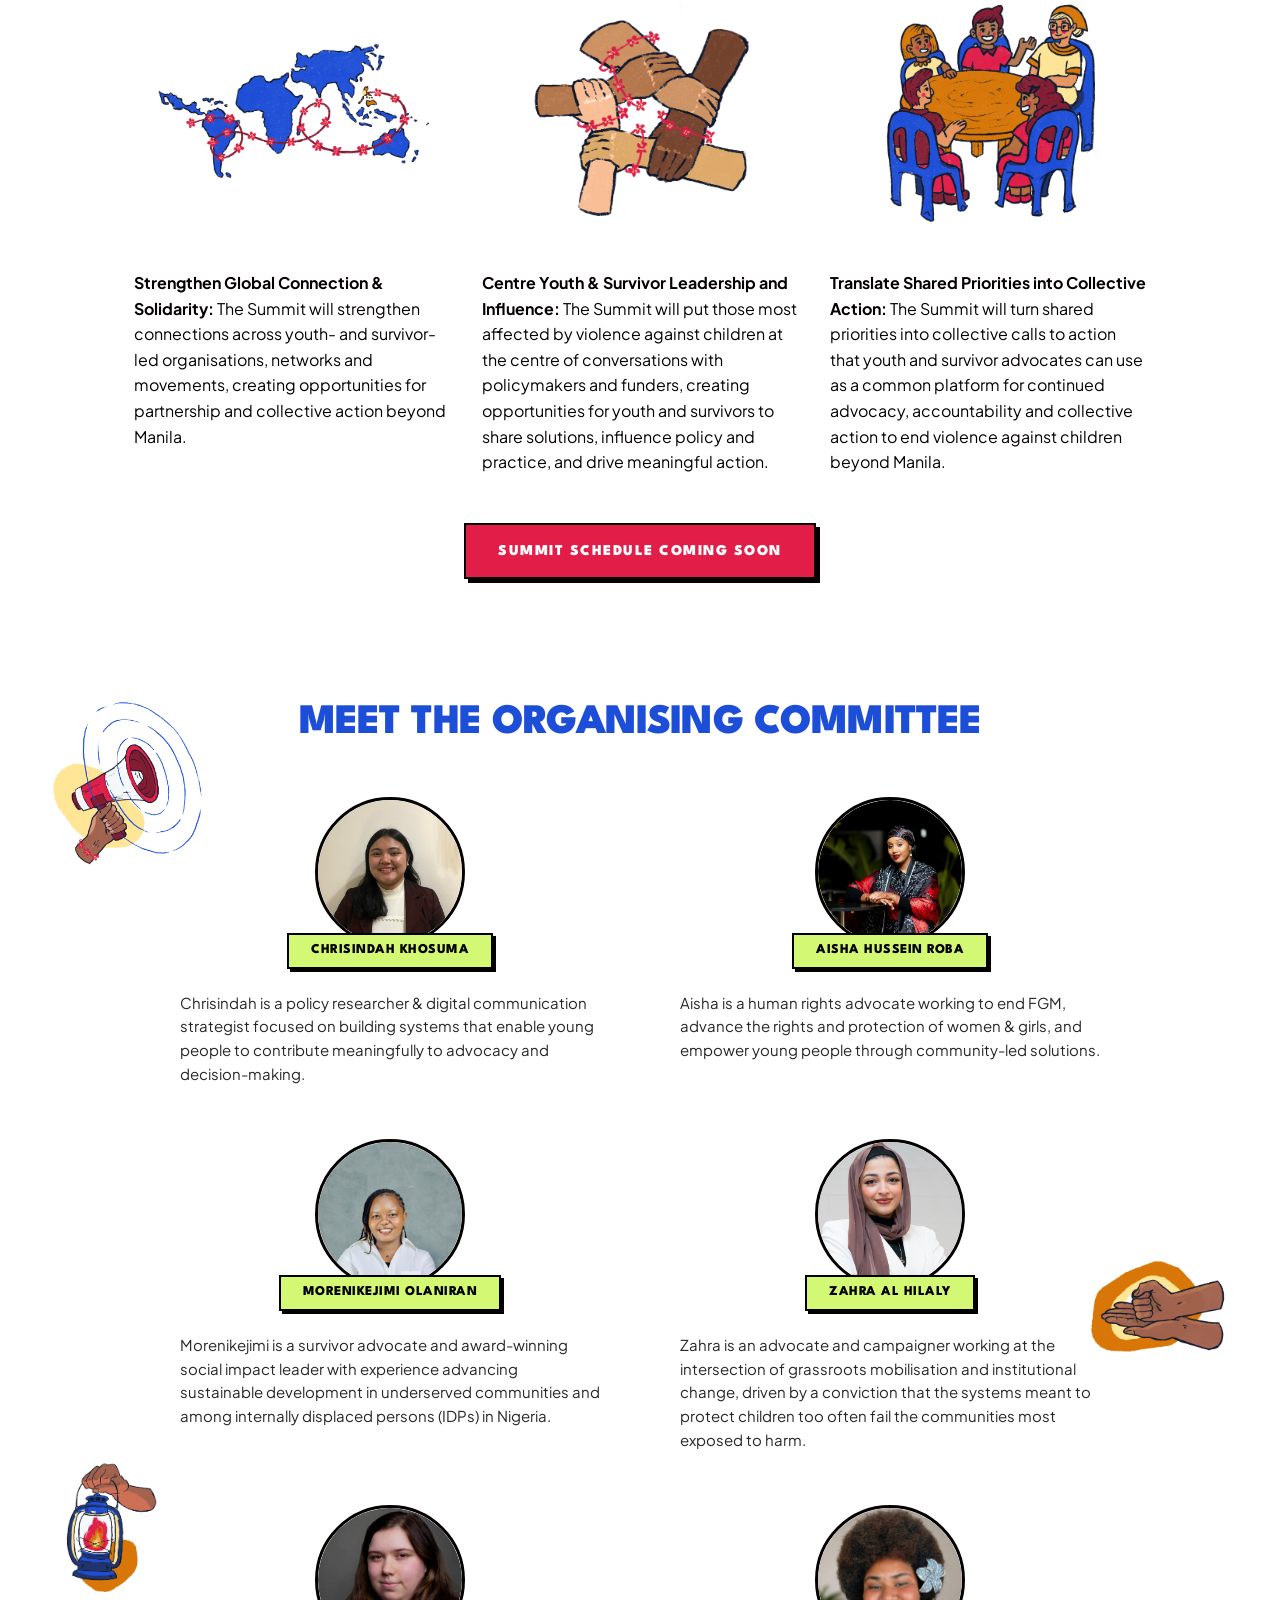
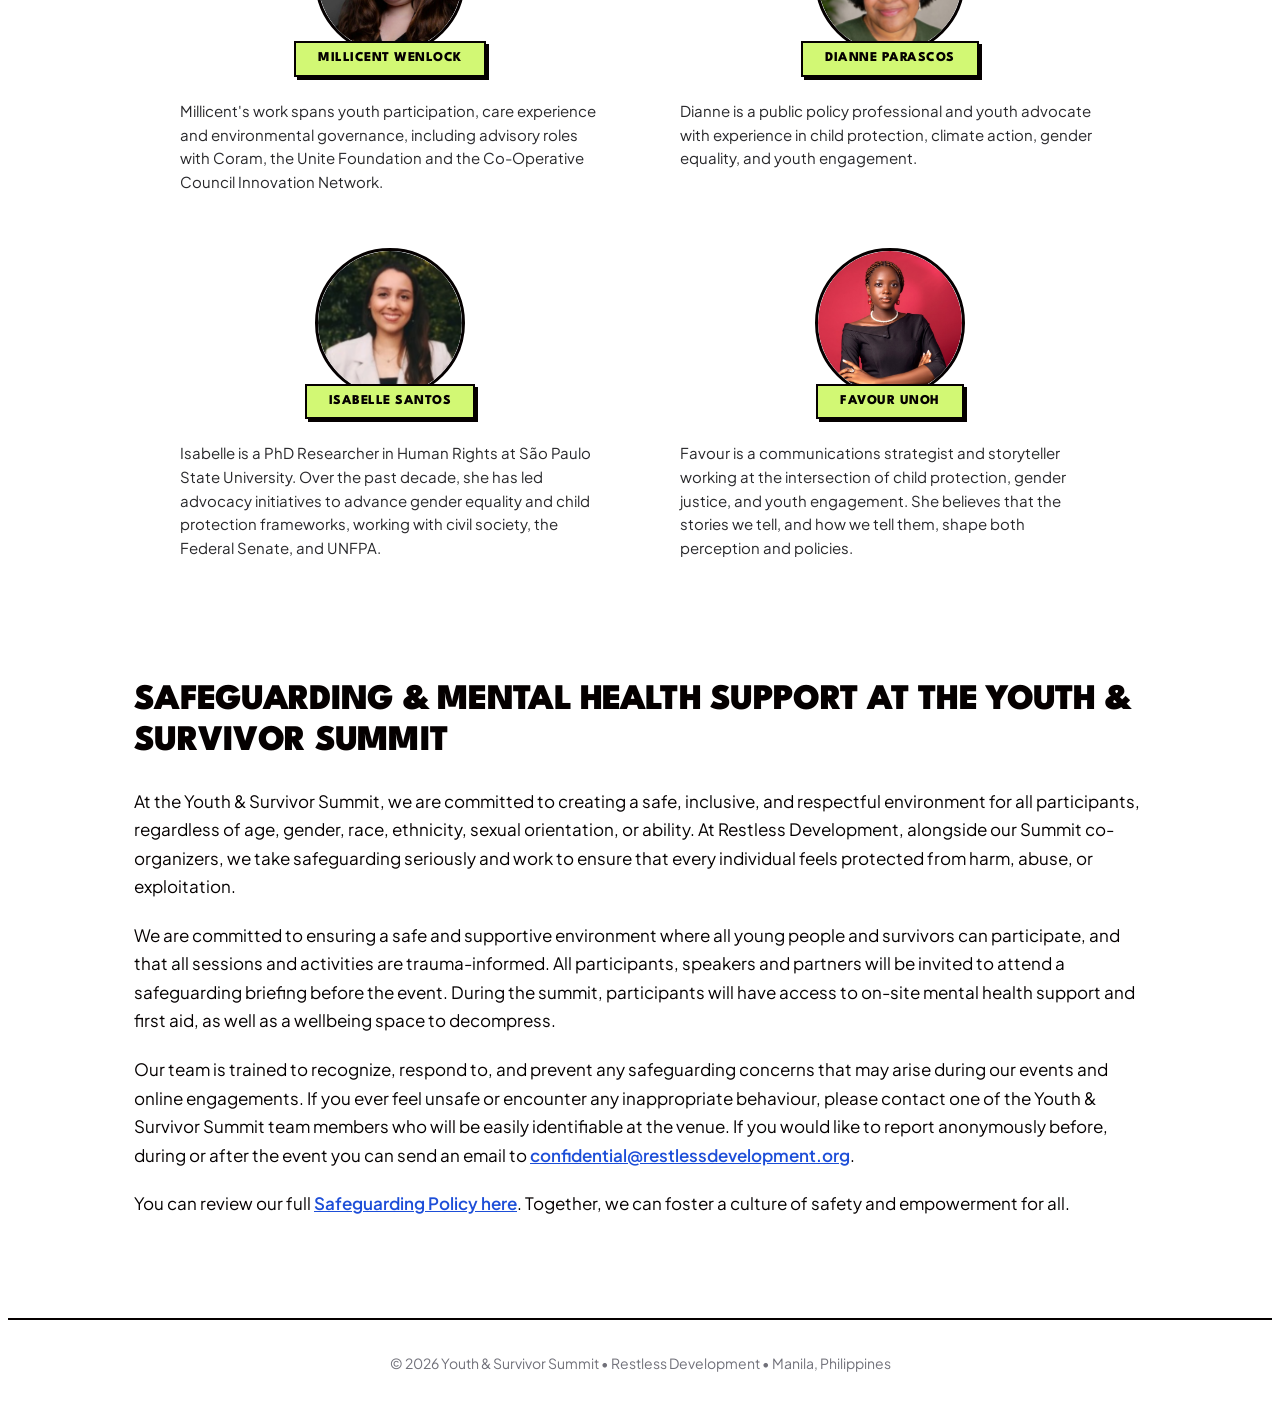
==== commit 76b10e77: "Replace summit illustrations and add committee side decor Swap pillar and impact artwork to match th" ====
--- a/design-1.html
+++ b/design-1.html
@@ -93,7 +93,7 @@
         <div class="yss-pillars-grid">
           <div class="yss-pillar-card">
             <div class="yss-pillar-illustration-wrap">
-              <img src="assets/hands/Hand - 1.png" alt="Strengthen Global Connection &amp; Solidarity" class="yss-pillar-illustration-img">
+              <img src="assets/illustrations/map-global-thread.png" alt="Strengthen Global Connection &amp; Solidarity" class="yss-pillar-illustration-img">
             </div>
             <div class="yss-pillar-content">
               <strong class="yss-pillar-title">Strengthen Global Connection &amp; Solidarity:</strong>
@@ -102,7 +102,7 @@
           </div>
           <div class="yss-pillar-card">
             <div class="yss-pillar-illustration-wrap">
-              <img src="assets/hands/Hand - 2.png" alt="Centre Youth &amp; Survivor Leadership and Influence" class="yss-pillar-illustration-img">
+              <img src="assets/illustrations/hands-link-solidarity.png" alt="Centre Youth &amp; Survivor Leadership and Influence" class="yss-pillar-illustration-img">
             </div>
             <div class="yss-pillar-content">
               <strong class="yss-pillar-title">Centre Youth &amp; Survivor Leadership and Influence:</strong>
@@ -111,7 +111,7 @@
           </div>
           <div class="yss-pillar-card">
             <div class="yss-pillar-illustration-wrap">
-              <img src="assets/hands/Hand - 3.png" alt="Translate Shared Priorities into Collective Action" class="yss-pillar-illustration-img">
+              <img src="assets/illustrations/intergenerational-dialogue.png" alt="Translate Shared Priorities into Collective Action" class="yss-pillar-illustration-img">
             </div>
             <div class="yss-pillar-content">
               <strong class="yss-pillar-title">Translate Shared Priorities into Collective Action:</strong>
@@ -127,7 +127,12 @@
 
     <!-- MEET THE ORGANISING COMMITTEE -->
     <section class="yss-committee" id="committee">
-      <div class="yss-container">
+      <div class="yss-container yss-committee-inner">
+        <div class="yss-committee-decor" aria-hidden="true">
+          <img src="assets/illustrations/megaphone-advocacy.png" alt="" class="yss-decor-illustration yss-decor-megaphone">
+          <img src="assets/illustrations/lantern-guidance.png" alt="" class="yss-decor-illustration yss-decor-lantern">
+          <img src="assets/illustrations/hands-support.png" alt="" class="yss-decor-illustration yss-decor-hands-support">
+        </div>
         <div class="yss-committee-header">
           <h2 class="yss-section-title yss-text-blue">MEET THE ORGANISING COMMITTEE</h2>
         </div>
--- a/css/design-1.css
+++ b/css/design-1.css
@@ -315,7 +315,56 @@
 .yss-page .yss-schedule-cta { text-align: center; margin-top: 10px; }
 
 /* Committee */
-.yss-page .yss-committee { padding: 60px 0 80px 0; }
+.yss-page .yss-committee {
+  padding: 60px 0 80px 0;
+  overflow: visible;
+}
+
+.yss-page .yss-committee-inner {
+  position: relative;
+}
+
+.yss-page .yss-committee-decor {
+  position: absolute;
+  inset: 0;
+  pointer-events: none;
+  z-index: 0;
+}
+
+.yss-page .yss-decor-illustration {
+  position: absolute;
+  height: auto;
+  object-fit: contain;
+  display: block;
+}
+
+/* Side illustrations — match mockup placement around the member grid */
+.yss-page .yss-decor-megaphone {
+  width: min(175px, 18vw);
+  left: max(-72px, -8vw);
+  top: 0;
+}
+
+.yss-page .yss-decor-lantern {
+  width: min(165px, 17vw);
+  left: max(-68px, -7vw);
+  top: 58%;
+  transform: translateY(-50%);
+}
+
+.yss-page .yss-decor-hands-support {
+  width: min(185px, 19vw);
+  right: max(-76px, -8vw);
+  top: 42%;
+  transform: translateY(-50%);
+}
+
+.yss-page .yss-committee-header,
+.yss-page .yss-committee-grid {
+  position: relative;
+  z-index: 1;
+}
+
 .yss-page .yss-committee-header { text-align: center; margin-bottom: 50px; }
 
 .yss-page .yss-committee-grid {
@@ -485,6 +534,7 @@
   .yss-page .yss-impact-grid { grid-template-columns: 1fr; gap: 32px; }
   .yss-page .yss-pillars-grid { grid-template-columns: 1fr; gap: 36px; }
   .yss-page .yss-partners-wrap { gap: 32px; }
+  .yss-page .yss-committee-decor { display: none; }
 }
 
 @media (max-width: 640px) {
@@ -575,6 +625,9 @@
   .yss-page .yss-committee {
     padding: 40px 0 60px 0;
   }
+  .yss-page .yss-committee-decor {
+    display: none;
+  }
   .yss-page .yss-committee-header {
     margin-bottom: 36px;
   }
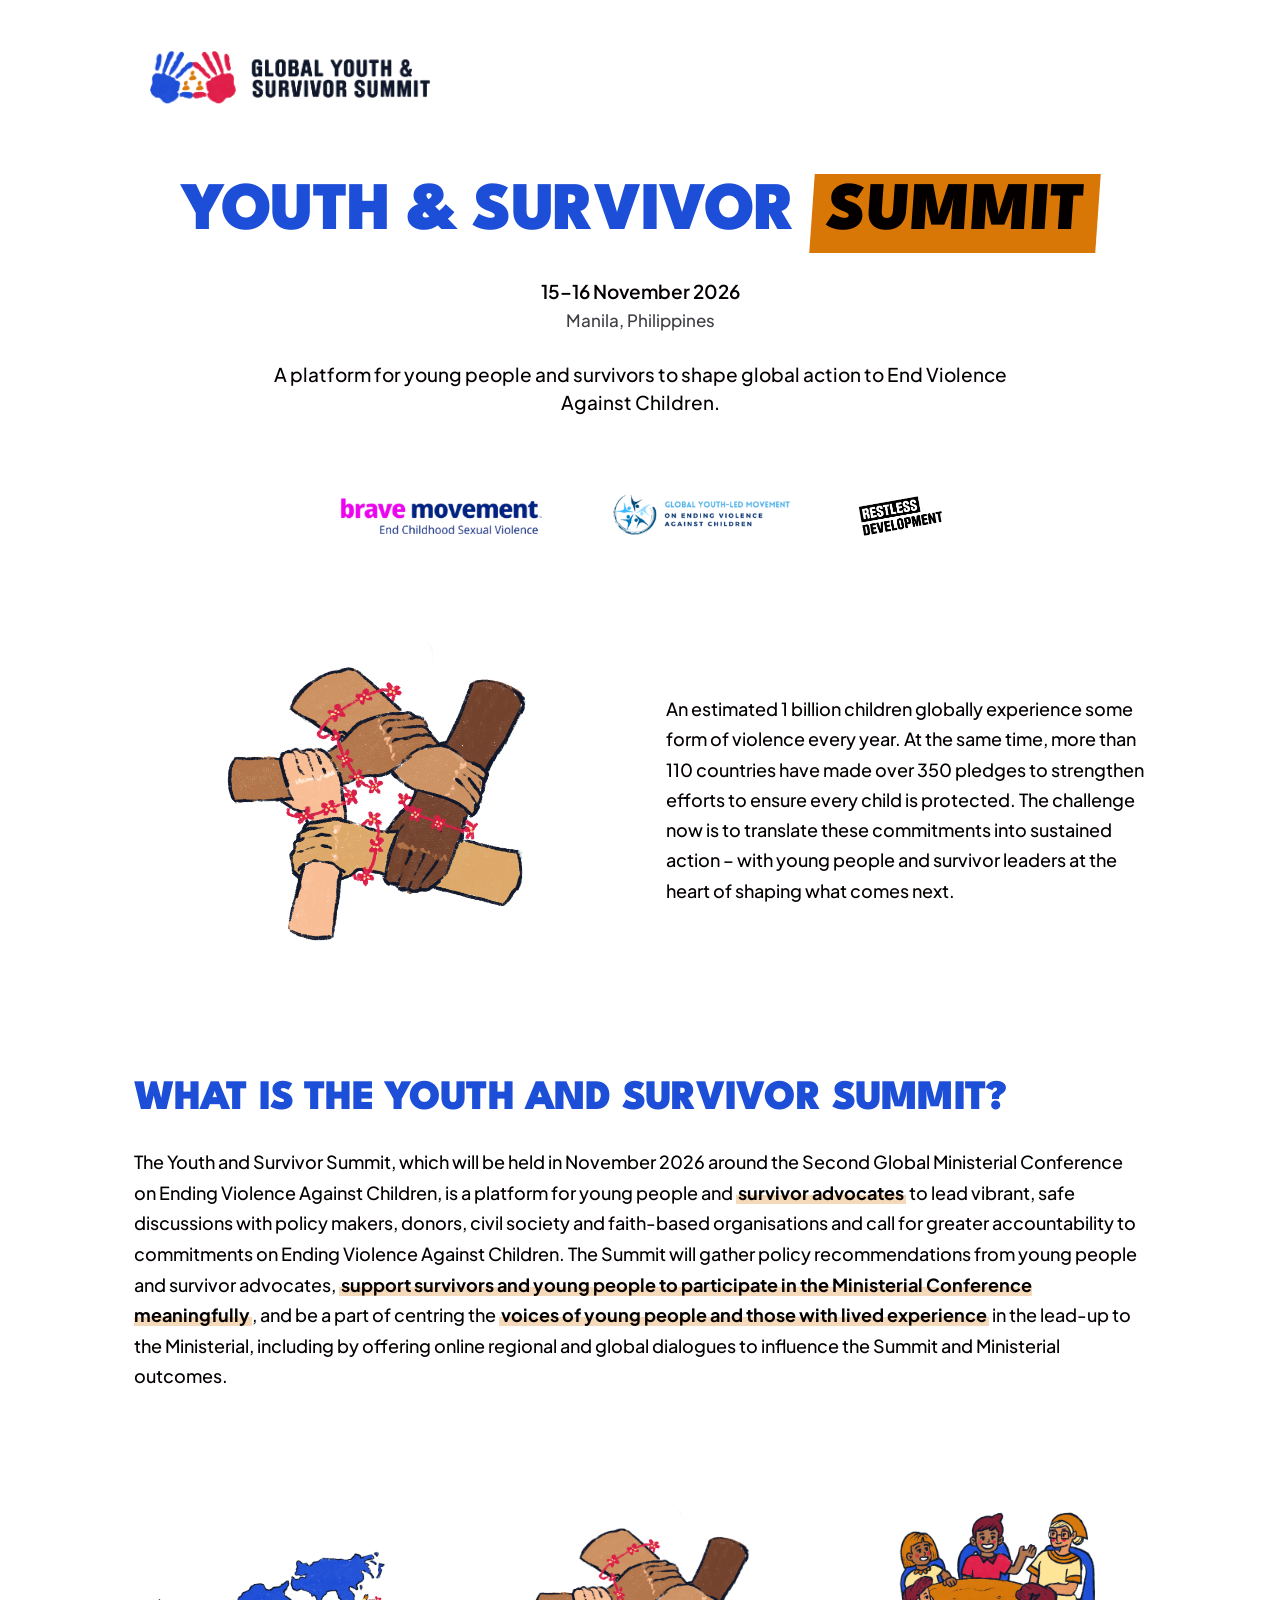
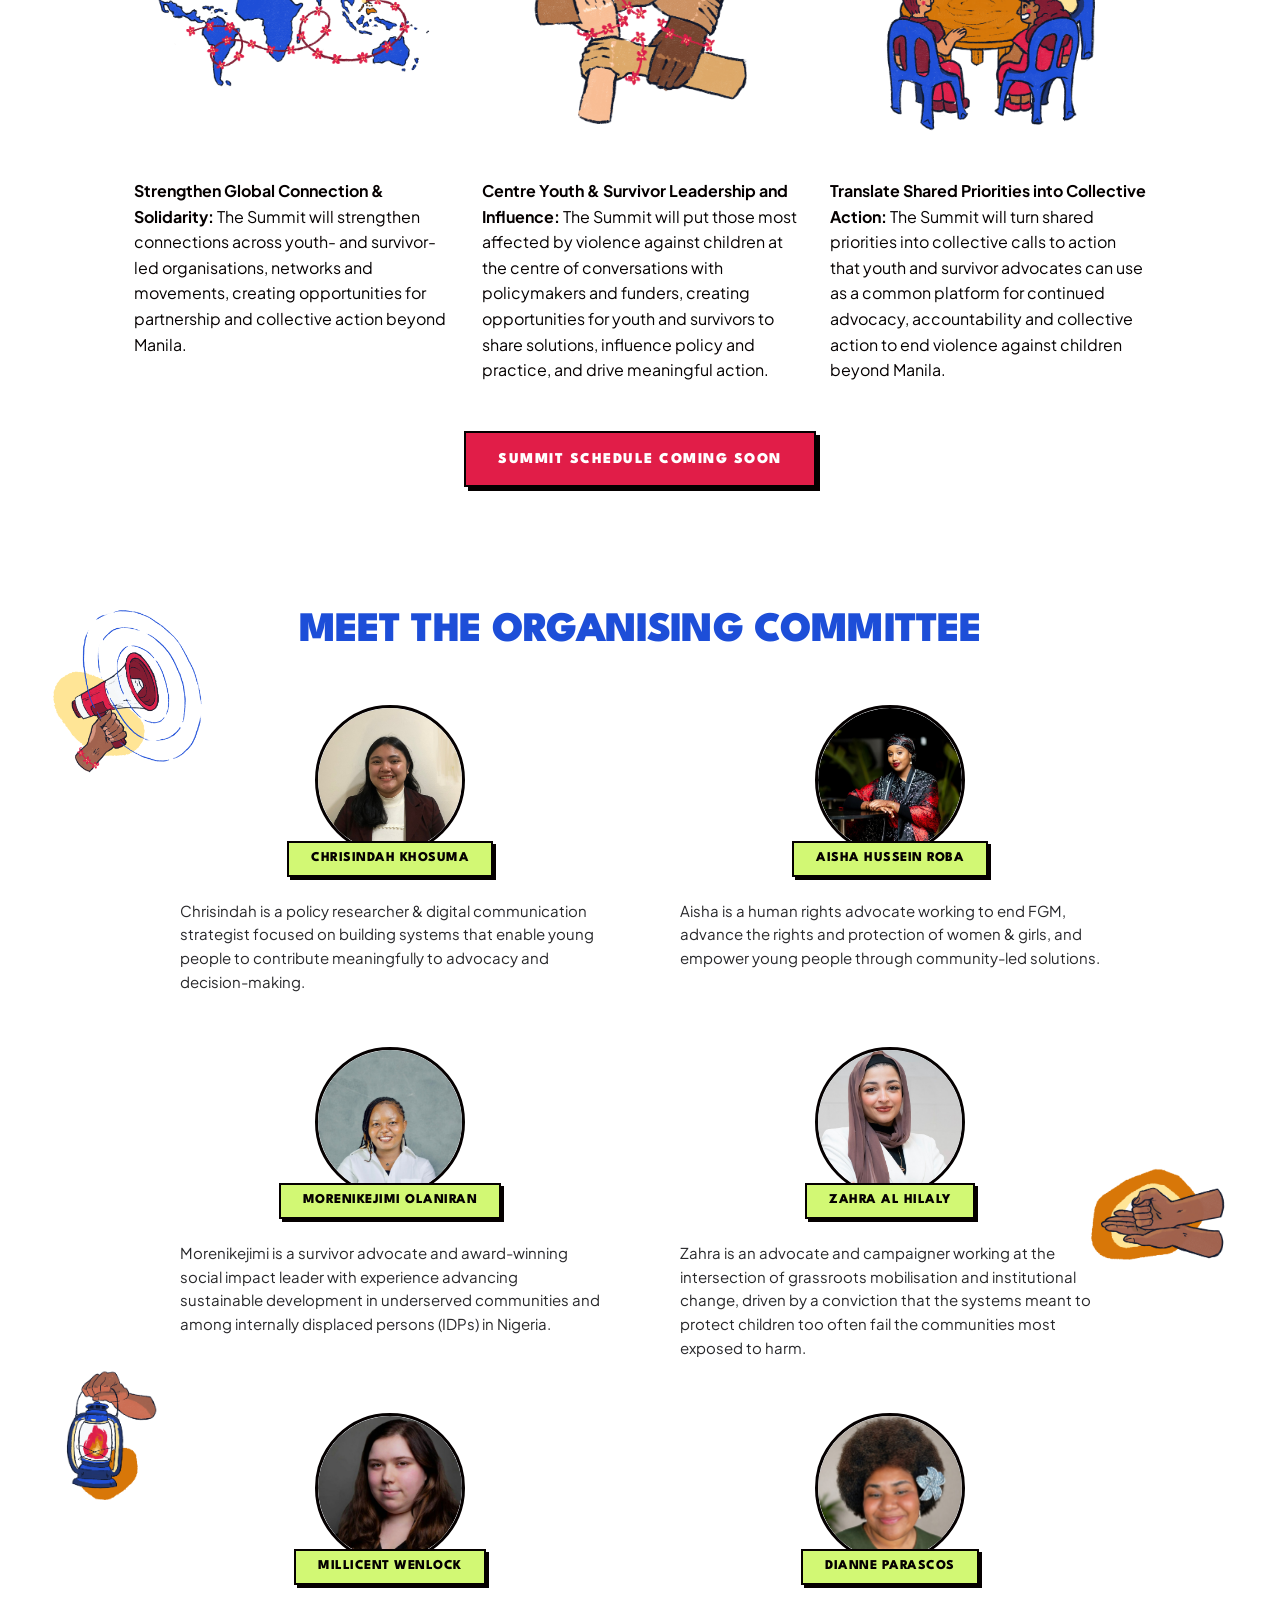
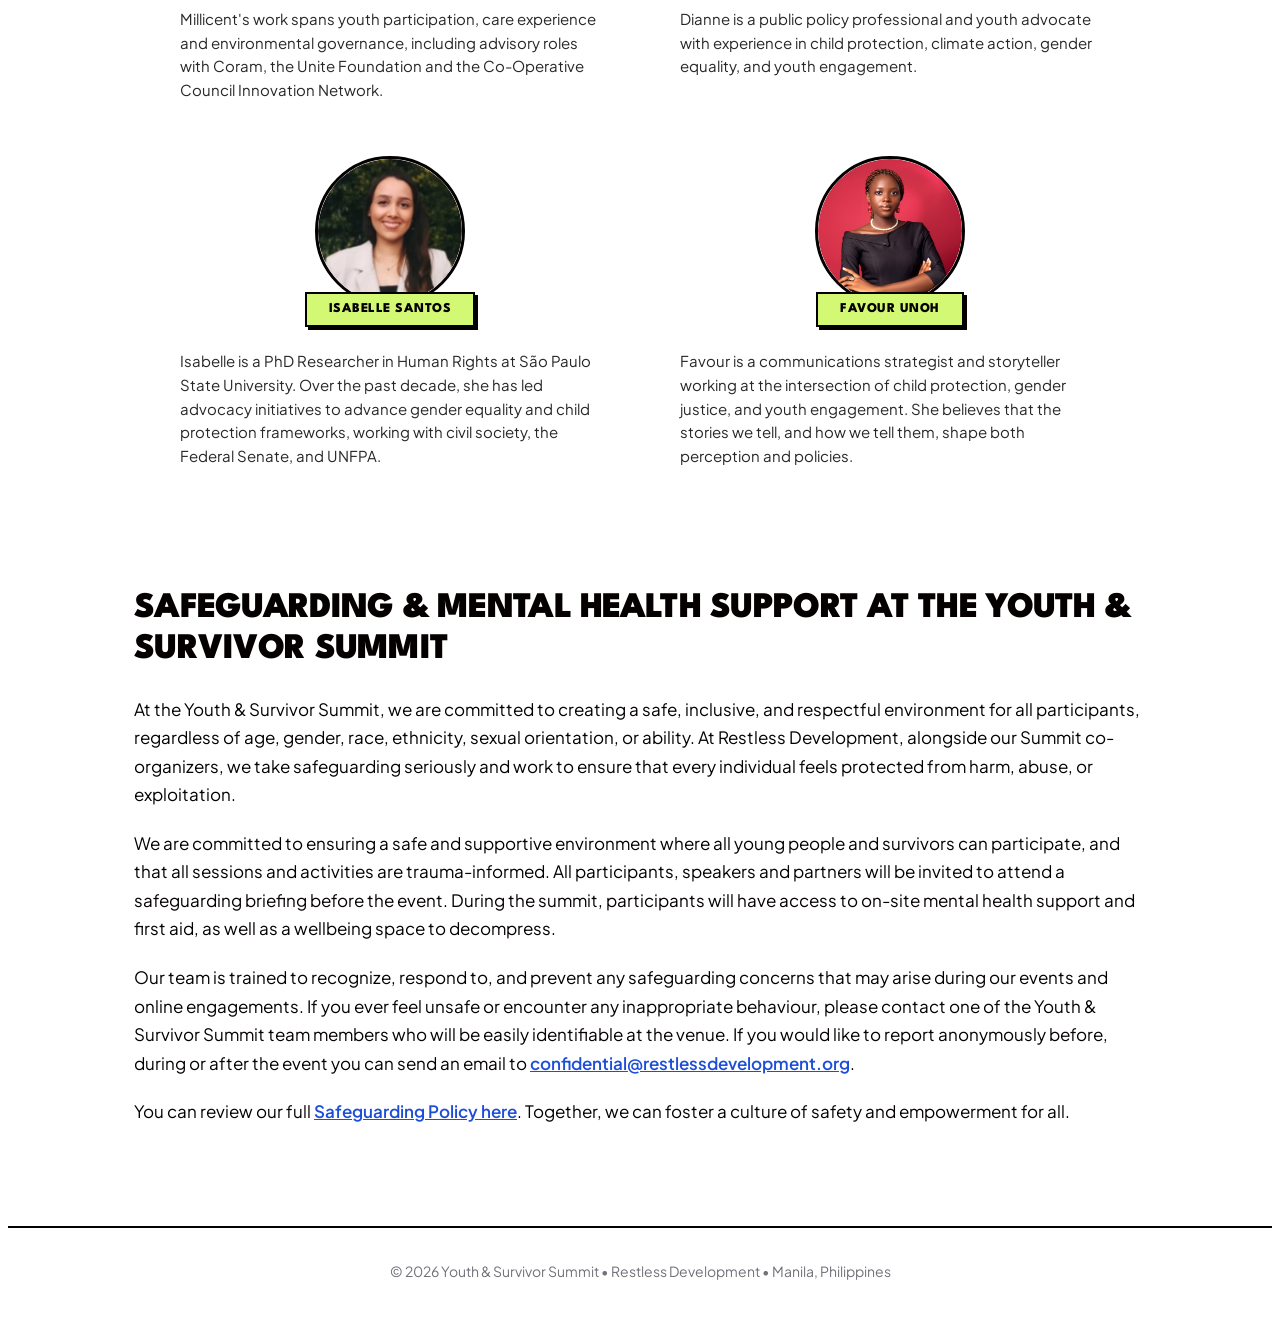
==== commit 649a10a8: "Remove Register Now buttons and fix partner logo order Drop Register Now CTAs from Design 1 and Desi" ====
--- a/design-1.html
+++ b/design-1.html
@@ -36,10 +36,6 @@
           <p class="yss-hero-location">Manila, Philippines</p>
         </div>
 
-        <div class="yss-hero-cta">
-          <a href="https://docs.google.com/forms/d/e/1FAIpQLScIMxo0VZmC8xD-0meSTIrOODTCwLfoxGs61Kiw6OBtgTuxhA/viewform" target="_blank" rel="noopener noreferrer" class="yss-btn yss-btn-crimson">REGISTER NOW</a>
-        </div>
-
         <p class="yss-hero-tagline">
           A platform for young people and survivors to shape global action to End Violence Against Children.
         </p>
@@ -53,11 +49,11 @@
           <div class="yss-partner-item" title="Brave Movement">
             <img src="assets/logos/brave-movement.png" alt="Brave Movement" class="yss-partner-logo-img">
           </div>
+          <div class="yss-partner-item" title="Global Youth-Led Movement on Ending Violence Against Children">
+            <img src="assets/logos/global-youth-movement.png" alt="Global Youth-Led Movement on Ending Violence Against Children" class="yss-partner-logo-img">
+          </div>
           <div class="yss-partner-item" title="Restless Development">
             <img src="assets/logos/restless-development.png" alt="Restless Development" class="yss-partner-logo-img">
-          </div>
-          <div class="yss-partner-item" title="Global Youth-Led Movement on Ending Violence Against Children">
-            <img src="assets/logos/global-youth-movement.png" alt="Global Youth-Led Movement on Ending Violence Against Children" class="yss-partner-logo-img">
           </div>
         </div>
       </div>
--- a/css/design-1.css
+++ b/css/design-1.css
@@ -534,7 +534,34 @@
   .yss-page .yss-impact-grid { grid-template-columns: 1fr; gap: 32px; }
   .yss-page .yss-pillars-grid { grid-template-columns: 1fr; gap: 36px; }
   .yss-page .yss-partners-wrap { gap: 32px; }
-  .yss-page .yss-committee-decor { display: none; }
+
+  /* Committee decor: same side placement as desktop, scaled — may overlap content */
+  .yss-page .yss-committee-decor {
+    position: absolute;
+    inset: 0;
+    z-index: 2;
+  }
+
+  .yss-page .yss-decor-megaphone {
+    width: clamp(88px, 22vw, 130px);
+    left: max(-20px, -3vw);
+    top: 56px;
+  }
+
+  .yss-page .yss-decor-lantern {
+    width: clamp(80px, 20vw, 120px);
+    left: max(-16px, -2.5vw);
+    top: 58%;
+    transform: translateY(-50%);
+  }
+
+  .yss-page .yss-decor-hands-support {
+    width: clamp(92px, 23vw, 135px);
+    right: max(-20px, -3vw);
+    left: auto;
+    top: 42%;
+    transform: translateY(-50%);
+  }
 }
 
 @media (max-width: 640px) {
@@ -625,9 +652,6 @@
   .yss-page .yss-committee {
     padding: 40px 0 60px 0;
   }
-  .yss-page .yss-committee-decor {
-    display: none;
-  }
   .yss-page .yss-committee-header {
     margin-bottom: 36px;
   }
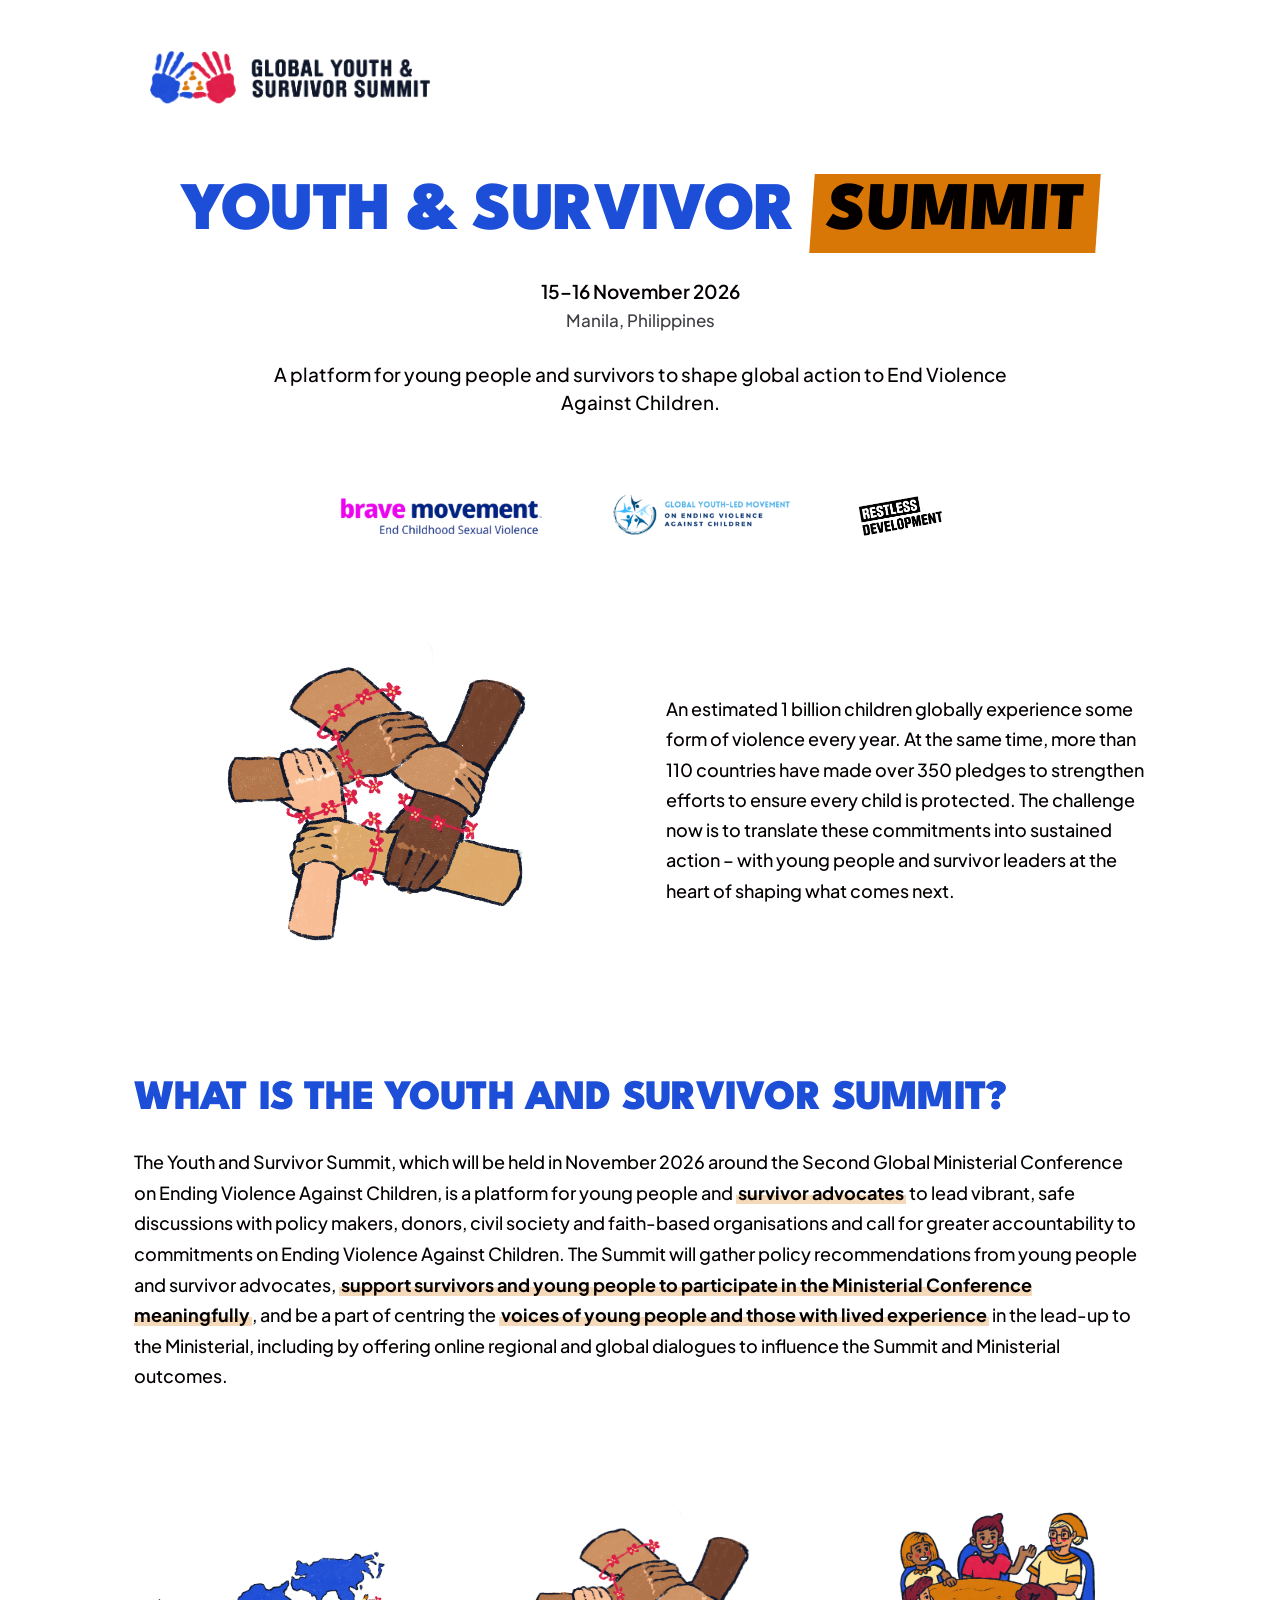
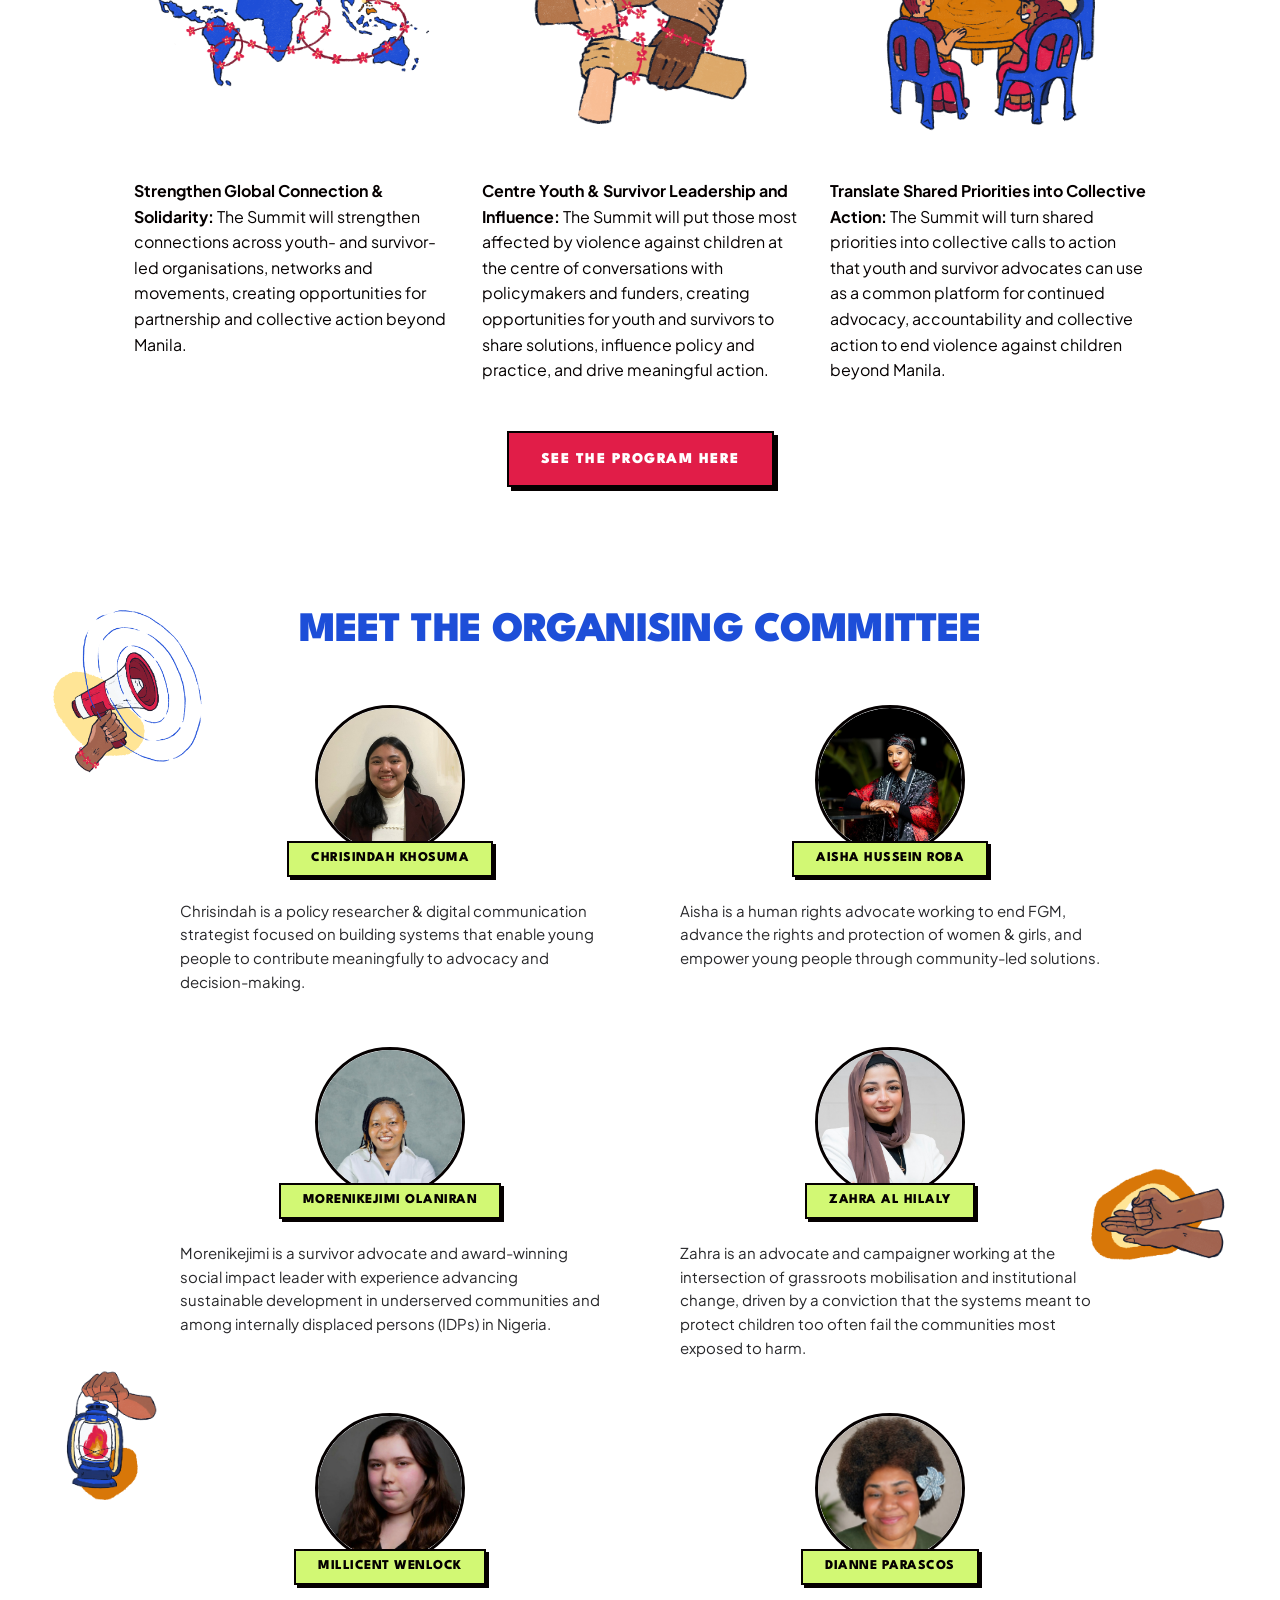
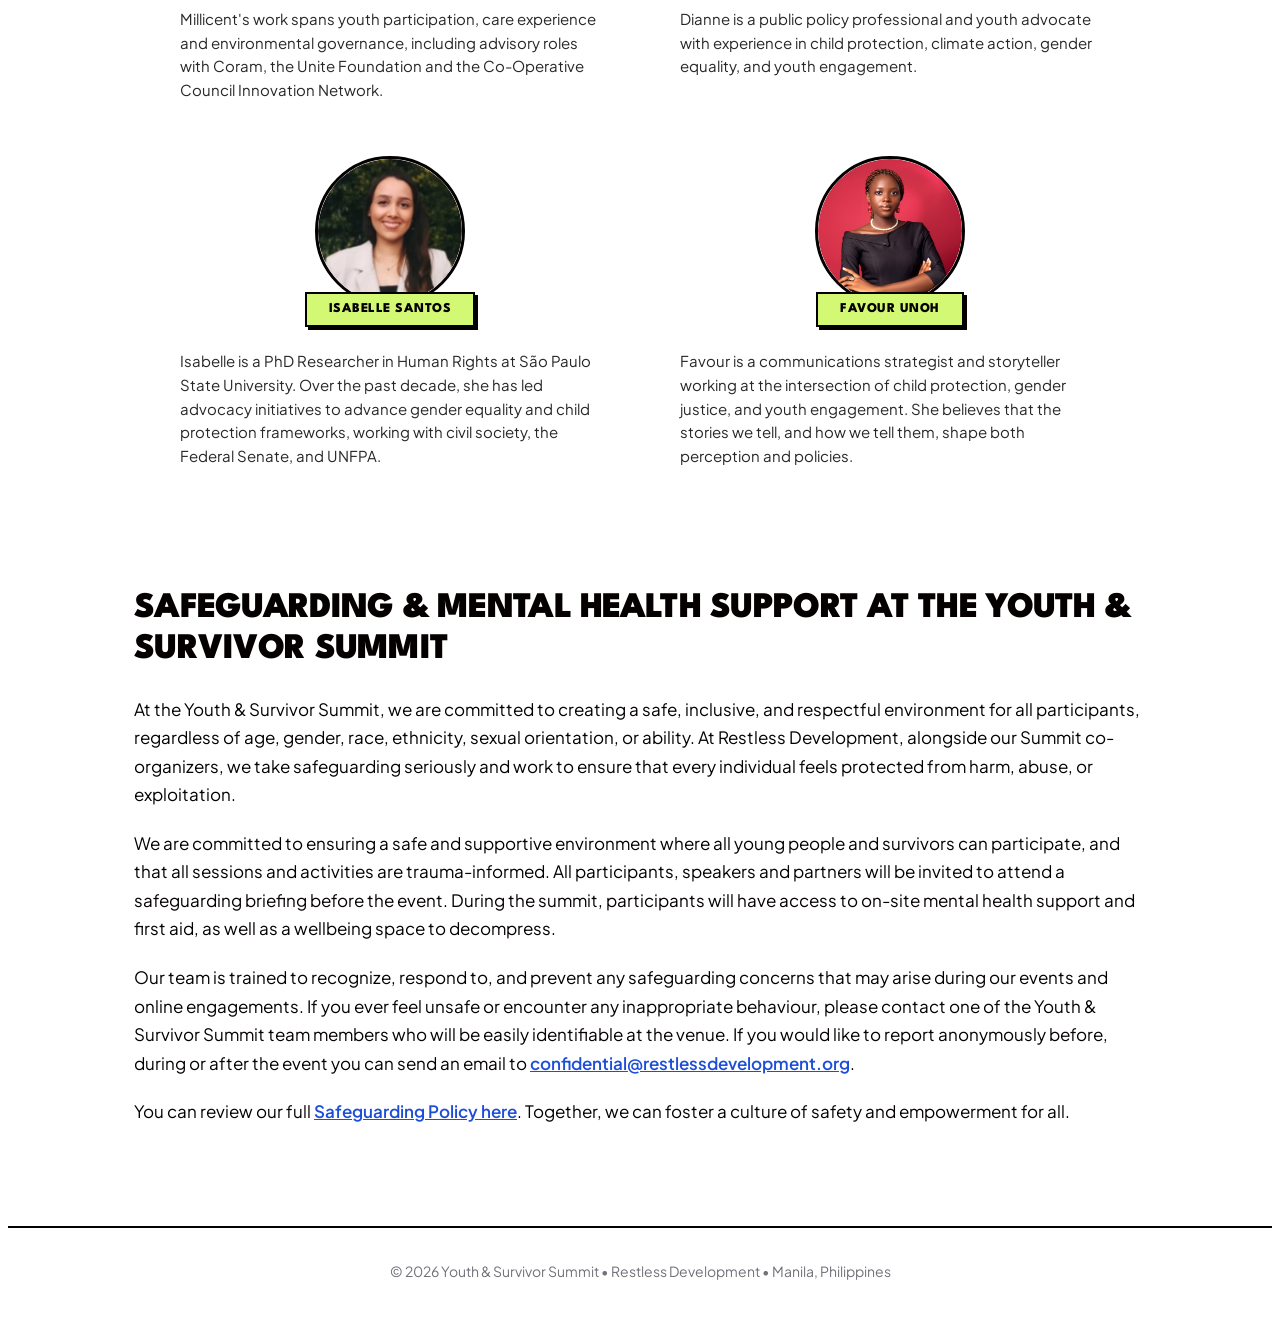
==== commit dad968df: "Replace schedule coming soon CTA with programme link Rename the centered schedule button to "See the" ====
--- a/design-1.html
+++ b/design-1.html
@@ -116,7 +116,7 @@
           </div>
         </div>
         <div class="yss-schedule-cta">
-          <a href="#schedule" class="yss-btn yss-btn-crimson">SUMMIT SCHEDULE COMING SOON</a>
+          <a href="https://docs.google.com/spreadsheets/d/1JvOCowFvpOU5fii_ePjGsDBIXK9nyhKlAQtlUJC_Jx0/edit?usp=sharing" target="_blank" rel="noopener noreferrer" class="yss-btn yss-btn-crimson">See the Program Here</a>
         </div>
       </div>
     </section>
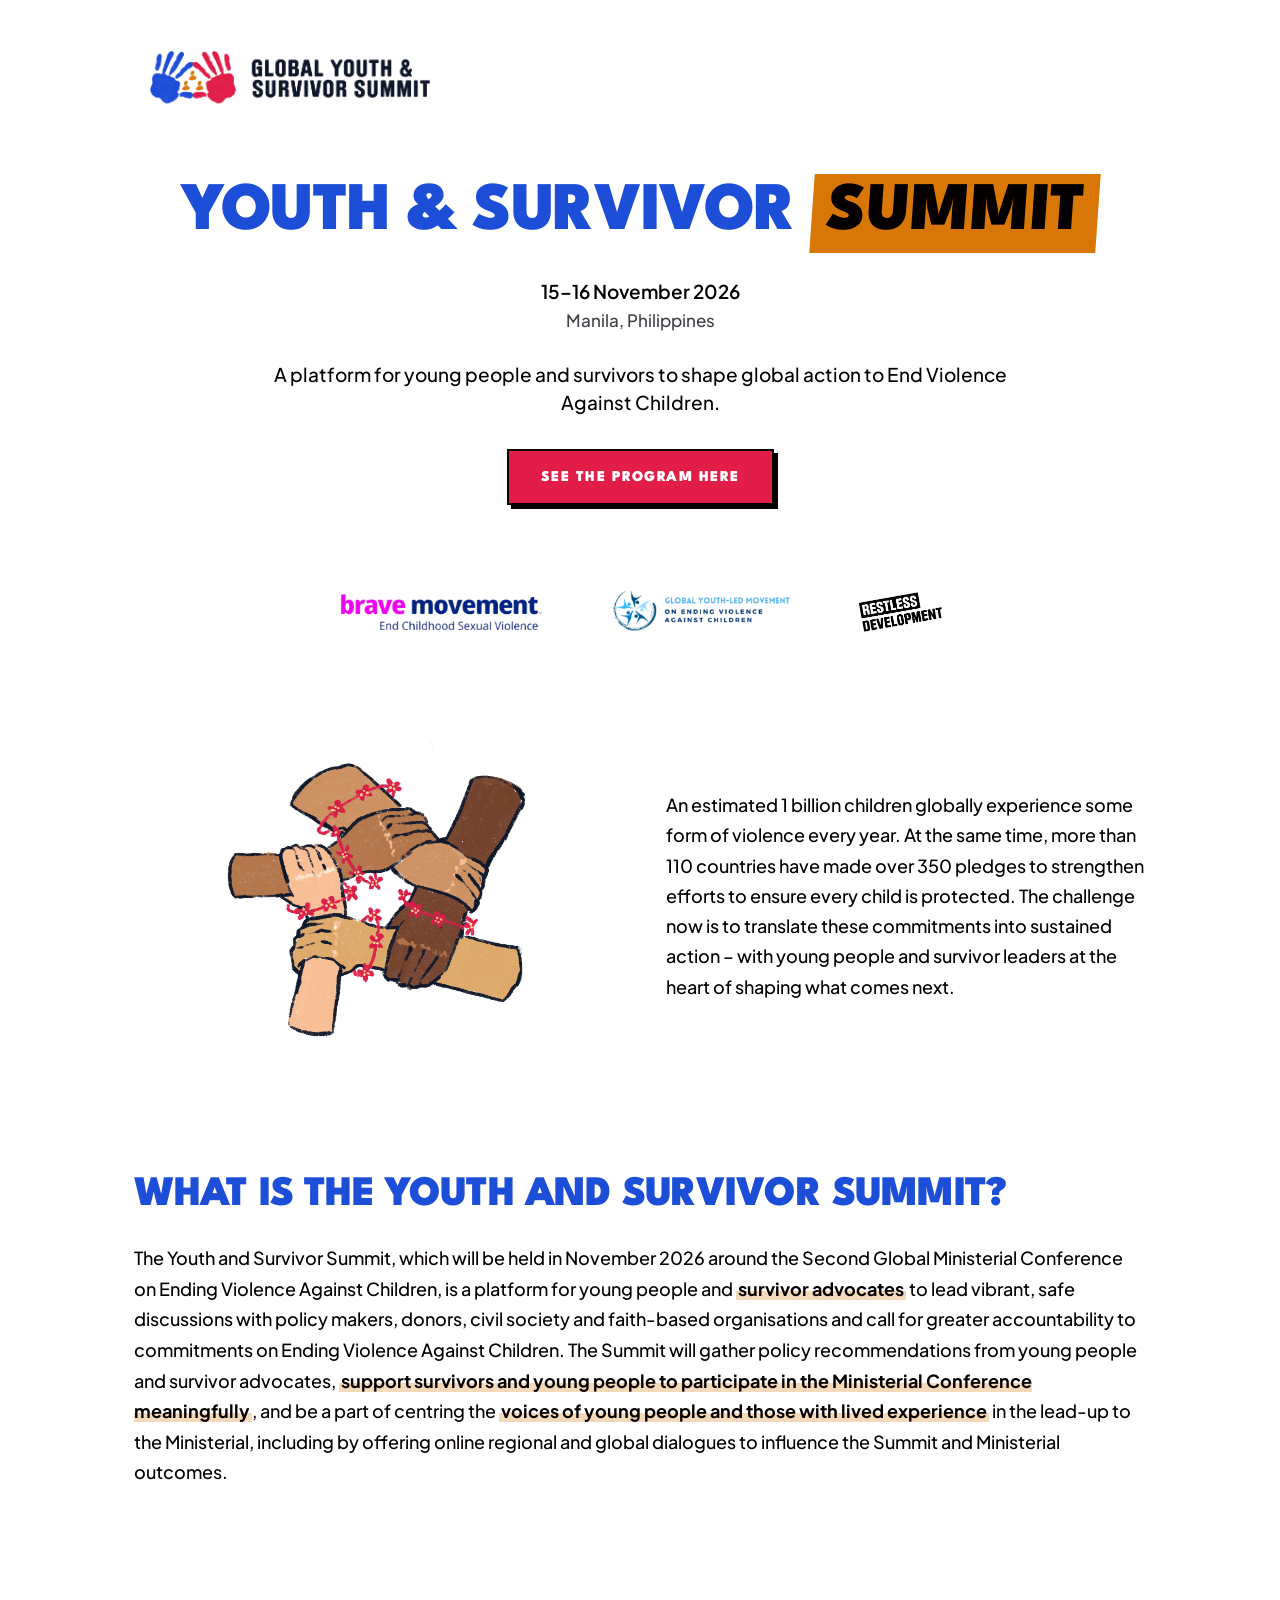
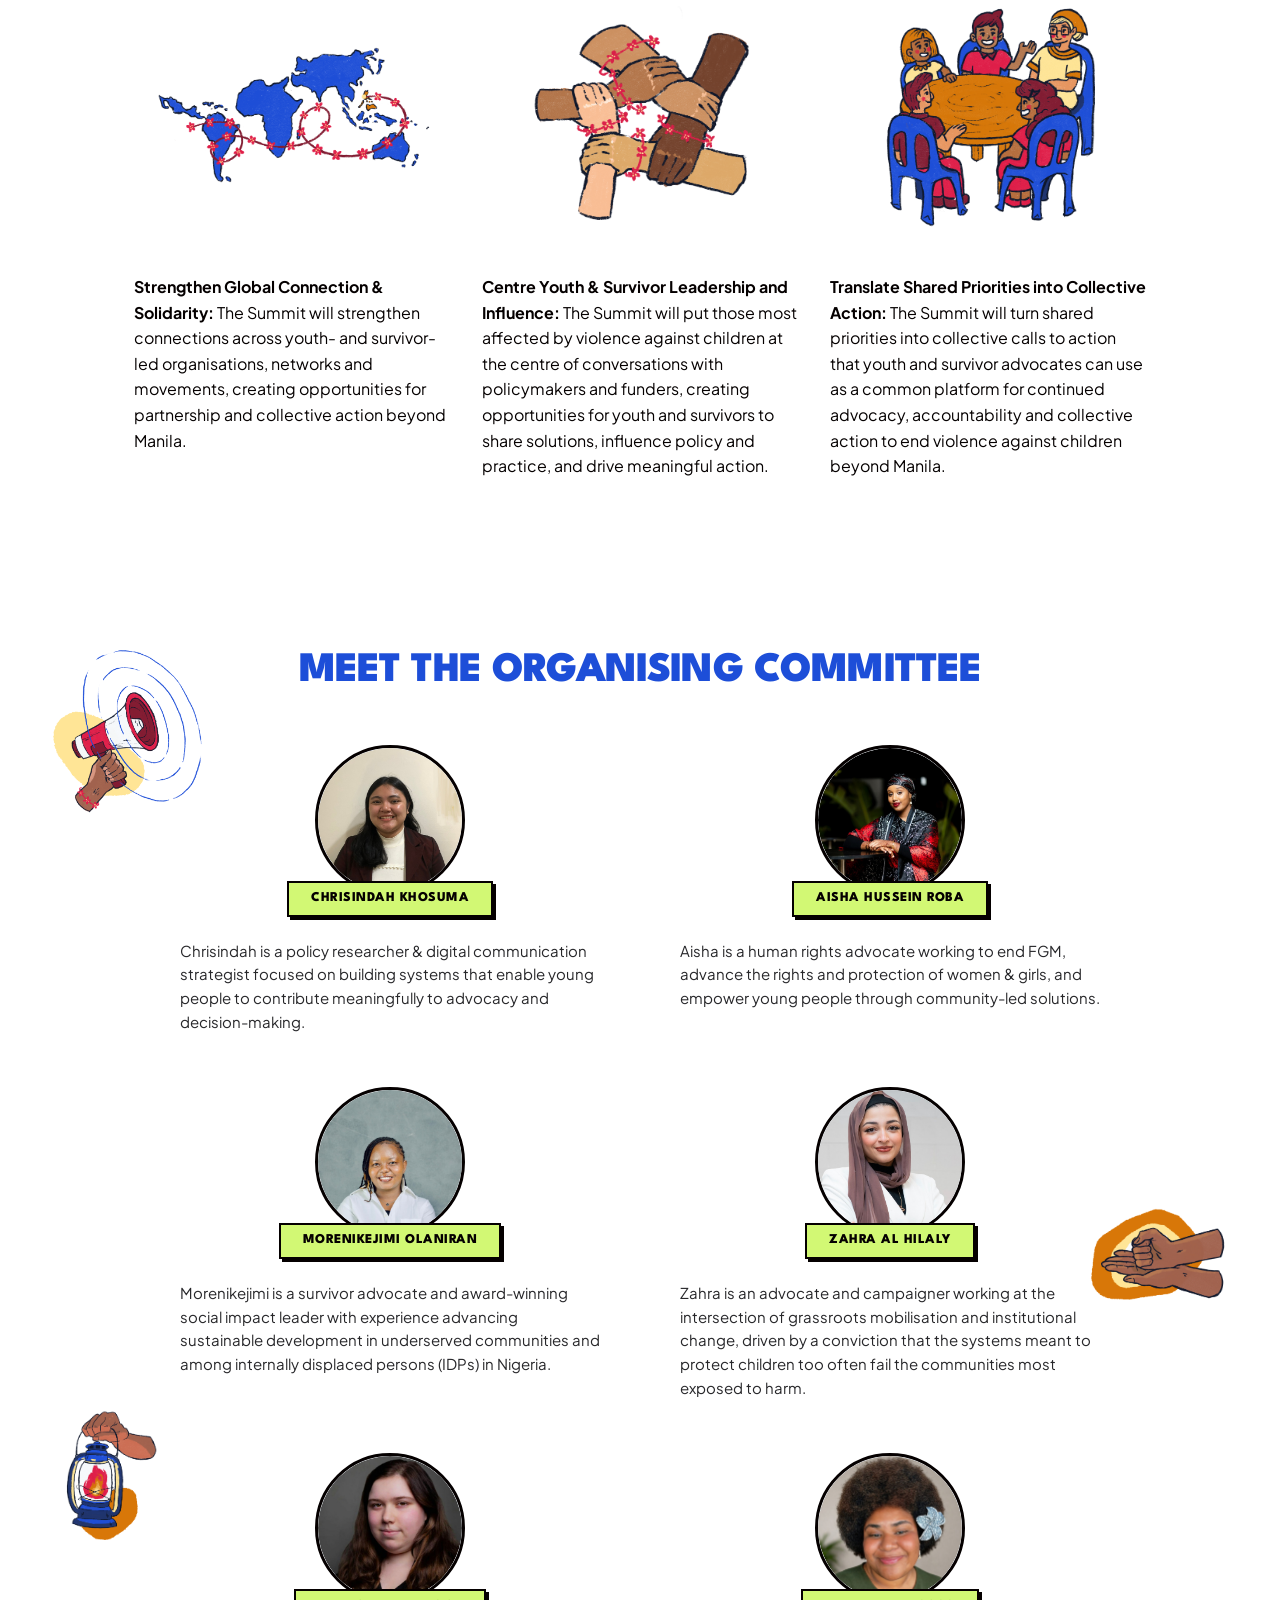
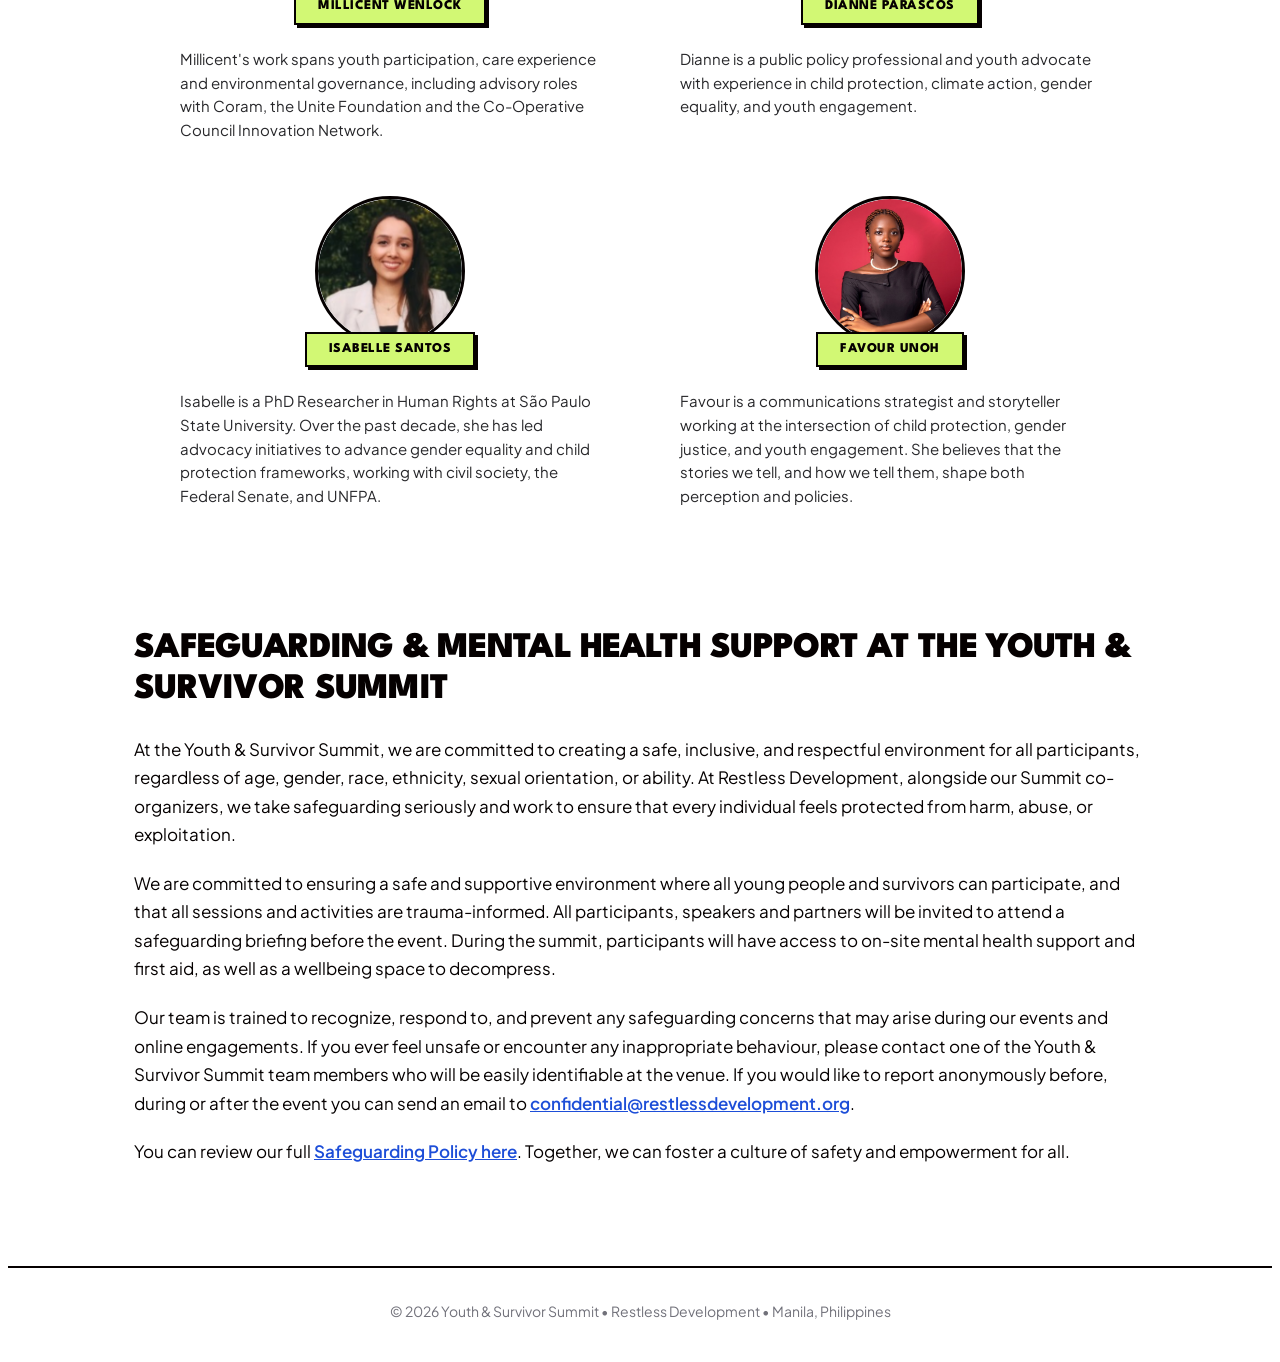
==== commit a1babb38: "Move See the Program Here button above partner logos Place the programme CTA in the hero, centered b" ====
--- a/design-1.html
+++ b/design-1.html
@@ -39,6 +39,10 @@
         <p class="yss-hero-tagline">
           A platform for young people and survivors to shape global action to End Violence Against Children.
         </p>
+
+        <div class="yss-hero-cta">
+          <a href="https://docs.google.com/spreadsheets/d/1JvOCowFvpOU5fii_ePjGsDBIXK9nyhKlAQtlUJC_Jx0/edit?usp=sharing" target="_blank" rel="noopener noreferrer" class="yss-btn yss-btn-crimson">See the Program Here</a>
+        </div>
       </div>
     </section>
 
@@ -114,9 +118,6 @@
               <span class="yss-pillar-body"> The Summit will turn shared priorities into collective calls to action that youth and survivor advocates can use as a common platform for continued advocacy, accountability and collective action to end violence against children beyond Manila.</span>
             </div>
           </div>
-        </div>
-        <div class="yss-schedule-cta">
-          <a href="https://docs.google.com/spreadsheets/d/1JvOCowFvpOU5fii_ePjGsDBIXK9nyhKlAQtlUJC_Jx0/edit?usp=sharing" target="_blank" rel="noopener noreferrer" class="yss-btn yss-btn-crimson">See the Program Here</a>
         </div>
       </div>
     </section>
--- a/css/design-1.css
+++ b/css/design-1.css
@@ -129,8 +129,6 @@
 .yss-page .yss-hero-meta { margin-bottom: 26px; }
 .yss-page .yss-hero-date { font-size: 19px; font-weight: 600; color: var(--yss-black); }
 .yss-page .yss-hero-location { font-size: 17px; font-weight: 500; color: #3F3F46; }
-.yss-page .yss-hero-cta { margin-bottom: 36px; }
-
 .yss-page .yss-hero-tagline {
   font-size: 19px;
   font-weight: 500;
@@ -138,6 +136,12 @@
   max-width: 780px;
   margin: 0 auto;
   line-height: 1.5;
+}
+
+.yss-page .yss-hero-cta {
+  margin-top: 32px;
+  margin-bottom: 8px;
+  text-align: center;
 }
 
 /* ==========================================================================
